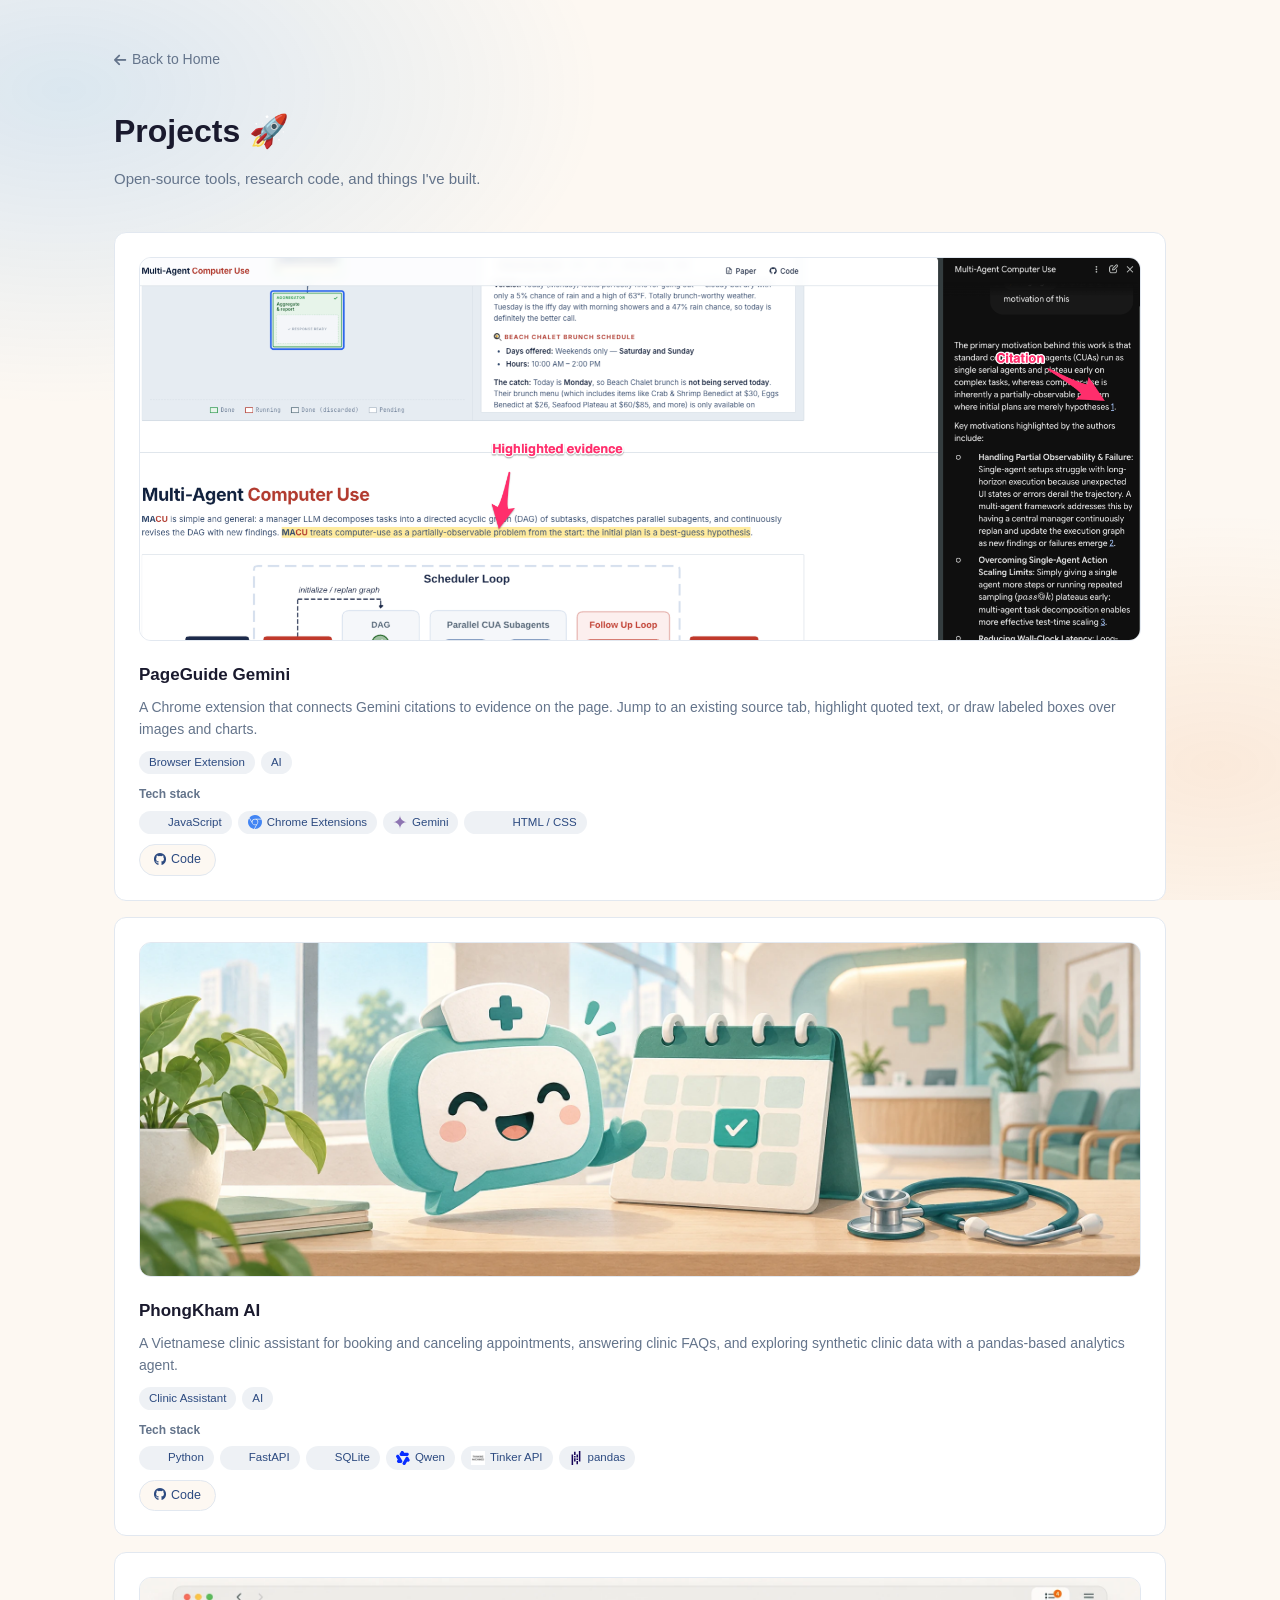
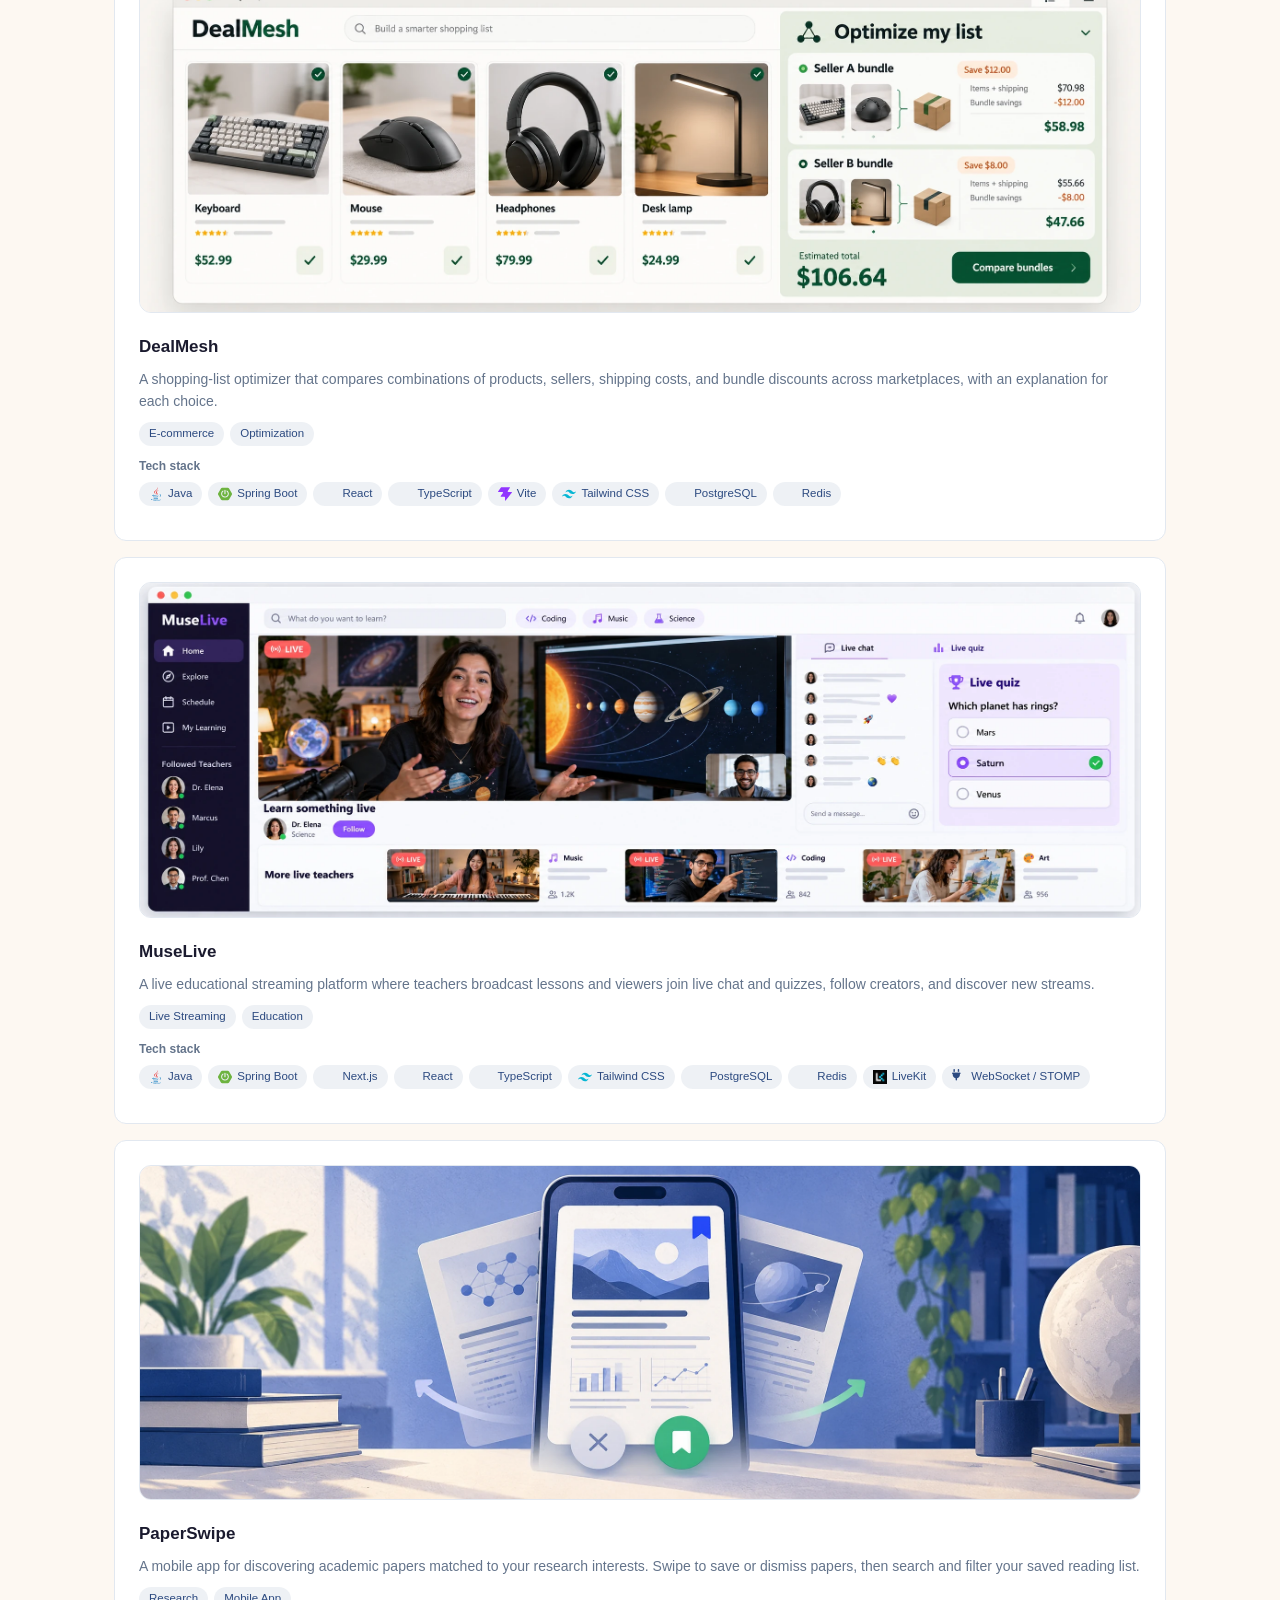
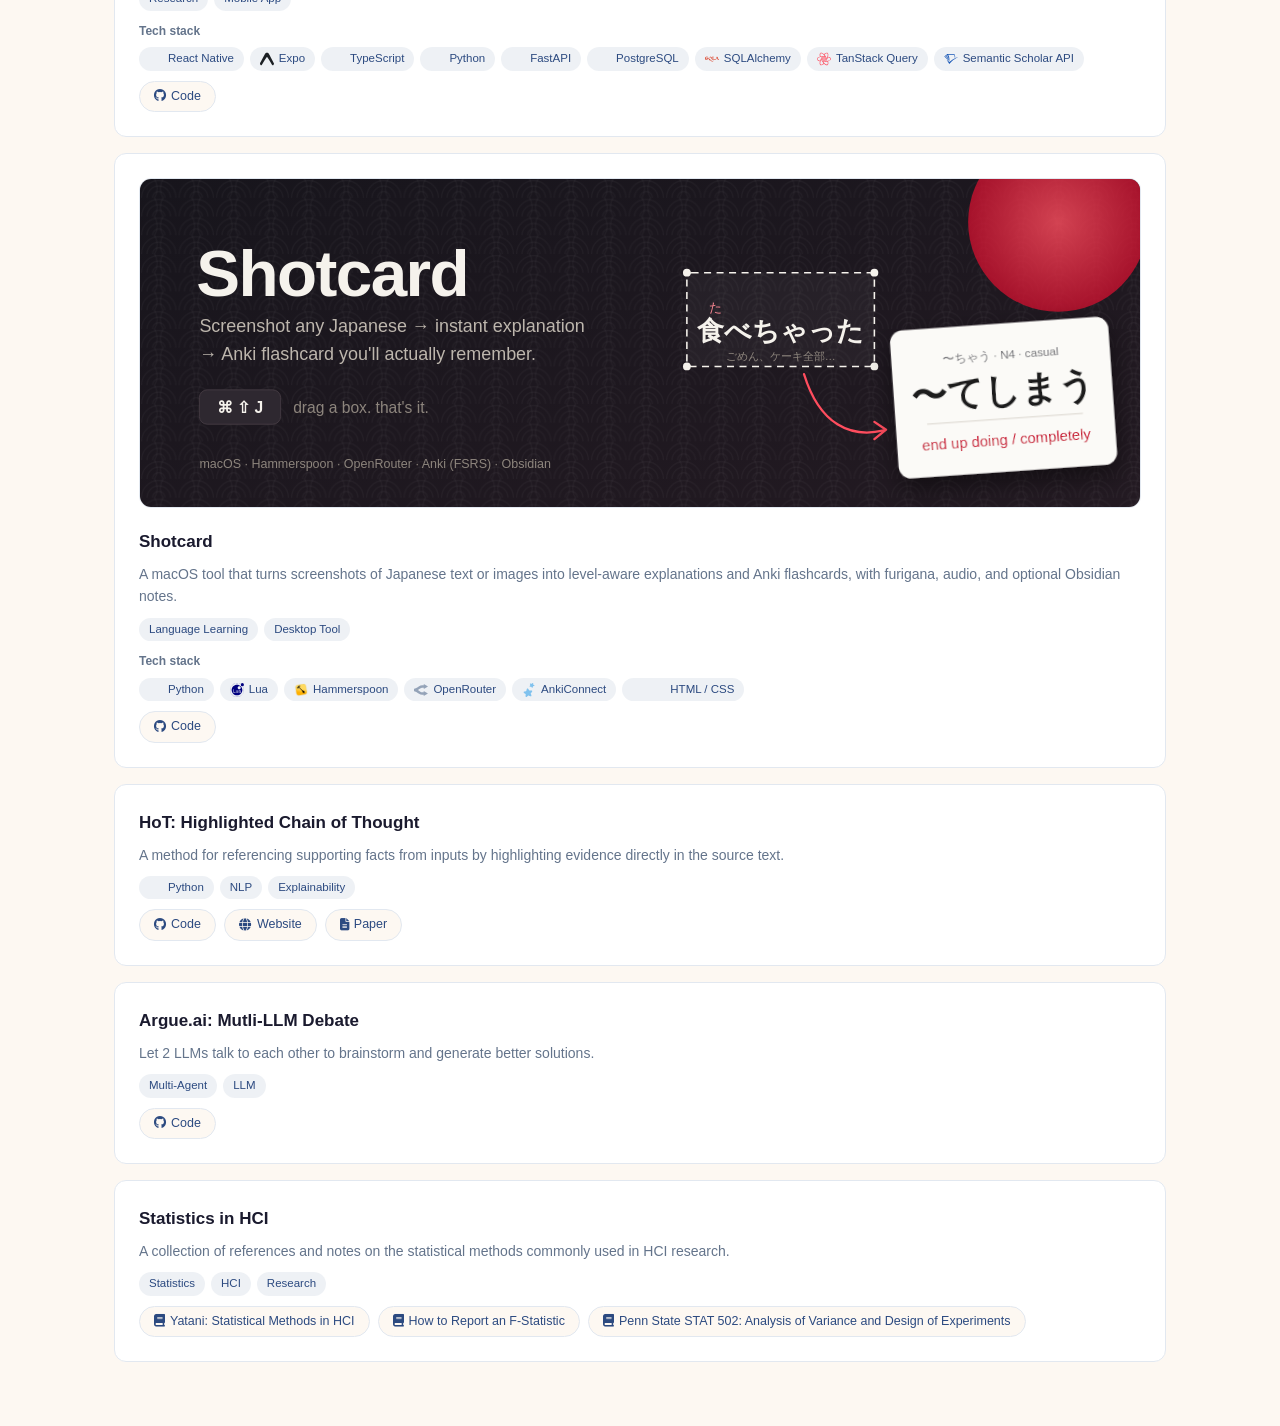
==== projects.html @ 0b3247f4 "Add project banners and stack logos; disable animated background" ====
<!DOCTYPE html>
<html lang="en">

<head>
    <meta charset="UTF-8">
    <meta name="viewport" content="width=device-width, initial-scale=1.0">
    <title>Projects — Tin Nguyen</title>
    <meta name="description" content="Open-source projects and tools by Tin Nguyen — AI, NLP, and XAI.">
    <link rel="stylesheet" href="stylesheet.css">
    <link rel="stylesheet" href="https://cdnjs.cloudflare.com/ajax/libs/font-awesome/6.5.1/css/all.min.css">
    <link rel="icon" type="image/png" href="assets/aboutme/seal_icon.png">
</head>

<body>
    <div class="page-wrapper">

        <!-- Nav back -->
        <nav class="blog-nav">
            <a href="index.html" class="back-link"><i class="fas fa-arrow-left"></i> Back to Home</a>
        </nav>

        <header class="blog-header">
            <h1 class="blog-page-title">Projects 🚀</h1>
            <p class="blog-page-subtitle">Open-source tools, research code, and things I've built.</p>
        </header>

        <!-- Projects grid — rendered from data/projects.json -->
        <div id="projects-grid" class="projects-grid"></div>

    </div>

    <script src="project-icons.js"></script>
    <script src="script.js"></script>
    <script>
        const linkIcons = {
            github: '<i class="fab fa-github"></i>',
            website: '<i class="fas fa-globe"></i>',
            paper: '<i class="fas fa-file-alt"></i>',
            demo: '<i class="fas fa-play-circle"></i>',
            video: '<i class="fab fa-youtube"></i>',
            slides: '<i class="fas fa-presentation"></i>'
        };

        const linkLabels = {
            github: 'Code',
            website: 'Website',
            paper: 'Paper',
            demo: 'Demo',
            video: 'Video',
            slides: 'Slides'
        };

        fetch('data/projects.json')
            .then(res => res.json())
            .then(projects => {
                const grid = document.getElementById('projects-grid');
                grid.innerHTML = projects.map(p => {
                    const tags = p.tags.map(t => `<span class="project-tag">${t}</span>`).join('');
                    const stack = (p.techStack || []).map(t => `<span class="project-tag">${t}</span>`).join('');
                    const links = Object.entries(p.links || {}).map(([type, url]) =>
                        `<a href="${url}" class="project-link" target="_blank" rel="noopener">
                            ${linkIcons[type] || '<i class="fas fa-link"></i>'}
                            ${linkLabels[type] || type}
                        </a>`
                    ).join('');
                    const materials = (p.materials || []).map(m =>
                        `<a href="${m.url}" class="project-link" target="_blank" rel="noopener">
                            <i class="fas fa-book"></i>
                            ${m.label}
                        </a>`
                    ).join('');
                    return `
                        <div class="project-card">
                            ${p.banner ? `<img class="project-banner" src="${p.banner}" alt="${p.bannerAlt || p.title}" loading="lazy">` : p.icon ? `<div class="project-icon" aria-hidden="true">${p.icon}</div>` : ''}
                            <div class="project-content">
                                <h2 class="project-title">${p.title}</h2>
                                <p class="project-desc">${p.description}</p>
                                <div class="project-tags">${tags}</div>
                                ${stack ? `<p class="project-stack-label">Tech stack</p><div class="project-tags">${stack}</div>` : ''}
                                <div class="project-links">${links}${materials}</div>
                            </div>
                        </div>`;
                }).join('');
                addProjectStackIcons(grid);
            })
            .catch(err => console.error('Failed to load projects:', err));
    </script>
</body>

</html>
---- stylesheet.css ----
/* =====================================================
   Academic CV — Modern Redesign
   Inspired by thaoshibe.github.io
   ===================================================== */

/* ---------- Google Font ---------- */
@import url('https://fonts.googleapis.com/css2?family=Inter:wght@300;400;500;600;700&display=swap');

/* ---------- CSS Custom Properties ---------- */
:root {
  --font-main: 'DM Sans', -apple-system, BlinkMacSystemFont, 'Segoe UI', Roboto, sans-serif;
  --color-bg: #fdf8f2;
  --color-surface: #ffffff;
  --color-text: #2d3748;
  --color-text-muted: #64748b;
  --color-heading: #1a1a2e;
  --color-accent: #2c4a80;
  --color-accent-hover: #1e3766;
  --color-highlight: #e8720e;
  --color-border: #e2e8f0;
  --color-card-shadow: rgba(44, 74, 128, 0.07);
  --color-tag-red-bg: #fef2f2;
  --color-tag-red-text: #b91c1c;
  --color-tag-yellow-bg: #fffbeb;
  --color-tag-yellow-text: #92400e;
  --color-cta-bg: linear-gradient(135deg, #fef2f2 0%, #fff7ed 100%);
  --color-cta-border: #fecaca;
  --max-width: 1100px;
  --radius-sm: 6px;
  --radius-md: 12px;
  --radius-lg: 20px;
  --radius-full: 9999px;
  --shadow-sm: 0 1px 3px rgba(0, 0, 0, 0.06);
  --shadow-md: 0 4px 16px rgba(0, 0, 0, 0.08);
  --shadow-lg: 0 8px 30px rgba(0, 0, 0, 0.1);
  --transition: 0.25s cubic-bezier(0.4, 0, 0.2, 1);
}

/* ---------- Reset & Base ---------- */
*,
*::before,
*::after {
  box-sizing: border-box;
  margin: 0;
  padding: 0;
}

html {
  scroll-behavior: smooth;
}

body {
  font-family: var(--font-main);
  font-size: 15px;
  line-height: 1.7;
  color: var(--color-text);
  background-color: var(--color-bg);
  -webkit-font-smoothing: antialiased;
  -moz-osx-font-smoothing: grayscale;
}

/* ---------- Layout ---------- */
.page-wrapper {
  max-width: var(--max-width);
  margin: 0 auto;
  padding: 48px 24px 64px;
}

/* ---------- Links ---------- */
a {
  color: var(--color-accent);
  text-decoration: none;
  transition: color var(--transition);
}

a:hover,
a:focus {
  color: var(--color-highlight);
}

/* ---------- Header / Profile ---------- */
.layout {
  display: flex;
  align-items: flex-start;
  gap: 40px;
}

.sidebar {
  flex-shrink: 0;
  position: sticky;
  top: 32px;
  align-self: flex-start;
  max-height: calc(100vh - 64px);
  overflow-y: auto;
  padding-right: 8px;
  scrollbar-width: thin;
  scrollbar-color: #c3c9d4 transparent;
}

.sidebar::-webkit-scrollbar {
  width: 8px;
}

.sidebar::-webkit-scrollbar-track {
  background: transparent;
}

.sidebar::-webkit-scrollbar-thumb {
  background: #c3c9d4;
  border-radius: var(--radius-full);
}

.sidebar::-webkit-scrollbar-thumb:hover {
  background: var(--color-text-muted);
}

.main-column {
  flex: 1;
  min-width: 0;
}

.profile-photo-wrapper {
  flex-shrink: 0;
  display: flex;
  flex-direction: column;
  align-items: stretch;
  gap: 12px;
  width: 250px;
}

.profile-tagline {
  margin-top: 2px;
  color: var(--color-accent);
  font-size: 13px;
  font-weight: 700;
  line-height: 1.35;
  text-align: center;
}

.profile-emails {
  display: flex;
  flex-direction: column;
  align-items: center;
  gap: 3px;
  margin-top: 6px;
  text-align: center;
}

.profile-emails a {
  font-size: 13px;
  color: var(--color-text);
  text-decoration: none;
  word-break: break-all;
}

.profile-emails i {
  margin-right: 5px;
  vertical-align: -1px;
}

.profile-emails a:hover {
  color: var(--color-accent);
}

.resume-quicklinks {
  display: flex;
  flex-direction: column;
  gap: 4px;
  margin-top: 10px;
  padding-top: 10px;
  border-top: 1px solid var(--color-border);
}

.resume-quick-btn {
  position: relative;
  display: flex;
  align-items: center;
  gap: 10px;
  width: 100%;
  padding: 9px 12px;
  border-radius: 10px;
  border: none;
  background: transparent;
  color: #3a4a5c;
  font-family: var(--font-main);
  font-size: 14px;
  font-weight: 600;
  text-align: left;
  text-decoration: none;
  cursor: pointer;
  box-sizing: border-box;
  min-height: 36px;
  line-height: 1.4;
  overflow: hidden;
  transition: background var(--transition), color var(--transition), transform var(--transition);
}

/* arrow that slides in on hover */
.resume-quick-btn::after {
  content: '→';
  margin-left: auto;
  opacity: 0;
  transform: translateX(-6px);
  color: var(--color-highlight);
  transition: opacity var(--transition), transform var(--transition);
}

.resume-quick-btn:hover,
.resume-quick-btn:focus-visible {
  background: #e6f1fb;
  color: #0b4f9c;
  transform: translateX(4px);
}

.resume-quick-btn:hover::after,
.resume-quick-btn:focus-visible::after {
  opacity: 1;
  transform: none;
}

.resume-quick-btn.is-active {
  background: linear-gradient(90deg, #d6e8fa 0%, #e6f1fb 100%);
  color: #12306b;
  box-shadow: inset 3px 0 0 var(--color-highlight);
}

.resume-quick-icon {
  display: none;
}

.profile-skills-label {
  font-size: 11px;
  font-weight: 700;
  text-transform: uppercase;
  letter-spacing: 0.4px;
  color: var(--color-text-muted);
  margin-bottom: 8px;
}

.profile-skills-tags {
  display: flex;
  flex-wrap: wrap;
  gap: 8px;
}

.skill-tag {
  display: inline-flex;
  align-items: center;
  gap: 6px;
  padding: 6px 14px;
  border-radius: var(--radius-full);
  font-size: 13px;
  font-weight: 500;
  background: var(--color-bg);
  border: 1px solid var(--color-border);
  color: var(--color-text-muted);
}

a.skill-tag-link {
  text-decoration: none;
  cursor: pointer;
  transition: border-color 0.15s ease, color 0.15s ease;
}

a.skill-tag-link:hover,
.page-view[data-page="skills"] a.skill-tag-link:hover {
  border-color: var(--color-accent);
  color: var(--color-accent);
}

.skill-tag-link.has-tooltip {
  position: relative;
}

.skill-tooltip-anchor--kitten:hover,
.skill-tooltip-anchor--kitten:focus-visible {
  z-index: 30;
}

.skill-tooltip-anchor--kitten .skill-tooltip {
  position: absolute;
  top: -1px;
  left: calc(100% - 1px);
  height: calc(100% + 2px);
  box-sizing: border-box;
  margin: 0;
  padding: 7px 13px;
  border: 1px solid var(--color-accent);
  border-left: 0;
  border-radius: 0 var(--radius-sm) var(--radius-sm) 0;
  background: var(--resume-soft);
  white-space: nowrap;
  pointer-events: auto;
}

.skill-tooltip {
  display: none;
  margin-left: 2px;
  color: inherit;
  font-size: 12px;
  font-weight: 600;
  line-height: 1.25;
  text-align: left;
  white-space: nowrap;
  pointer-events: none;
}

.skill-tooltip--wide {
  min-width: 210px;
  text-align: center;
  white-space: normal;
}

.skill-tooltip code {
  color: inherit;
  font-family: ui-monospace, SFMono-Regular, Menlo, Monaco, Consolas, monospace;
  font-size: 11.5px;
}

.skill-tag-link.has-tooltip:hover .skill-tooltip,
.skill-tag-link.has-tooltip:focus-visible .skill-tooltip {
  display: inline-block;
}

.skill-icon {
  width: 14px;
  height: 14px;
  flex-shrink: 0;
  object-fit: contain;
}

.skill-icon + .skill-icon {
  margin-left: -2px;
}

.skill-icon-fa {
  width: 14px;
  font-size: 13px;
  text-align: center;
  color: var(--color-accent);
}

.skill-group {
  margin-bottom: 24px;
}

.skill-group:last-child {
  margin-bottom: 0;
}

.skill-group-label {
  font-size: 12px;
  font-weight: 700;
  text-transform: uppercase;
  letter-spacing: 0.5px;
  color: var(--color-accent);
  margin-bottom: 10px;
}

.profile-photo-wrapper .social-links {
  flex-direction: row;
  flex-wrap: wrap;
  justify-content: center;
  margin-top: 0;
  margin-bottom: 0;
  gap: 4px;
}

.profile-photo-wrapper .social-link {
  padding: 0;
  background: none;
  border: none;
  box-shadow: none;
}

.profile-photo-wrapper .social-link--cv {
  padding: 6px 10px;
  border: 1.5px solid var(--color-text);
  border-radius: var(--radius-full);
  background: transparent;
  color: var(--color-text);
  font-size: 12px;
  font-weight: 600;
}

.profile-photo-wrapper .social-link--cv:hover {
  background: var(--color-text);
  color: var(--color-bg);
  border-color: var(--color-text);
  box-shadow: none;
  transform: none;
}

.education-statement-links {
  display: flex;
  flex-wrap: wrap;
  gap: 10px;
  margin-bottom: 20px;
}

.research-statement-link {
  display: inline-block;
  padding: 6px 14px;
  border: 1.5px solid var(--color-text);
  border-radius: var(--radius-full);
  background: transparent;
  color: var(--color-text);
  font-size: 13px;
  font-weight: 600;
  text-decoration: none;
  transition: all var(--transition);
}

.research-statement-link:hover {
  background: var(--color-text);
  color: var(--color-bg);
  border-color: var(--color-text);
}

.profile-photo-wrapper .social-link--icon {
  width: 34px;
  height: 34px;
  border-radius: 50%;
  background: #293B61;
  color: #fff;
  font-size: 15px;
  justify-content: center;
  border: 1px solid #293B61;
}

.profile-photo-wrapper .social-link--icon:hover {
  background: #203050;
  color: #fff;
  border-color: #203050;
  box-shadow: none;
  transform: translateY(-1px);
}

.profile-photo-wrapper > a {
  display: block;
  width: 220px;
  height: 220px;
  margin: 0 auto;
  border-radius: 50%;
  overflow: hidden;
  border: 4px solid var(--color-surface);
  box-shadow: 10px 10px 0 rgba(232, 114, 14, 0.28), -8px -6px 0 rgba(44, 74, 128, 0.14), var(--shadow-md);
  transition: transform var(--transition), box-shadow var(--transition);
}

.profile-photo-wrapper a:hover {
  transform: rotate(-2deg) scale(1.03);
  box-shadow: 13px 13px 0 rgba(232, 114, 14, 0.4), -10px -8px 0 rgba(44, 74, 128, 0.2), var(--shadow-lg);
}

.profile-photo {
  width: 100%;
  height: 100%;
  object-fit: cover;
  object-position: center top;
  transform: scale(1.05);
  transform-origin: center top;
  transition: transform var(--transition);
}

.profile-info {
  flex: 1;
}

.profile-name {
  font-size: 2rem;
  font-weight: 700;
  color: var(--color-heading);
  letter-spacing: -0.5px;
  margin-bottom: 14px;
  padding-bottom: 10px;
  border-bottom: 1px solid var(--color-border);
}

.profile-bio {
  font-size: 15px;
  line-height: 1.75;
  color: var(--color-text);
  margin-bottom: 12px;
}

.profile-bio .emoji-icon {
  margin-right: 6px;
}

/* ---------- Status Badge ---------- */
.status-badge {
  display: inline-flex;
  align-items: center;
  gap: 8px;
  margin: 10px 0 14px;
  padding: 6px 14px;
  border-radius: var(--radius-full);
  background: #f0fdf4;
  border: 1px solid #86efac;
  color: #166534;
  font-size: 13px;
  font-weight: 500;
}

.status-badge a {
  color: #166534;
  font-weight: 600;
  text-decoration: underline;
  text-underline-offset: 2px;
}

.status-dot {
  width: 8px;
  height: 8px;
  border-radius: 50%;
  background: #22c55e;
  flex-shrink: 0;
  animation: pulse-dot 2s ease-in-out infinite;
}

@keyframes pulse-dot {
  0%, 100% { opacity: 1; transform: scale(1); }
  50% { opacity: 0.5; transform: scale(0.85); }
}

.research-tag {
  display: inline-block;
  padding: 2px 10px;
  border-radius: var(--radius-full);
  font-size: 13px;
  font-weight: 500;
  letter-spacing: 0.01em;
}

.tag-red {
  background: var(--color-tag-red-bg);
  color: var(--color-tag-red-text);
}

.tag-yellow {
  background: var(--color-tag-yellow-bg);
  color: var(--color-tag-yellow-text);
}

/* ---------- Social Links ---------- */
.social-links {
  display: flex;
  flex-wrap: wrap;
  gap: 10px;
  margin-top: 16px;
  margin-bottom: 12px;
}

.social-link {
  display: inline-flex;
  align-items: center;
  gap: 5px;
  padding: 6px 14px;
  border-radius: var(--radius-full);
  background: var(--color-bg);
  border: 1px solid var(--color-border);
  color: var(--color-text);
  font-size: 13px;
  font-weight: 500;
  transition: all var(--transition);
}

.social-link:hover {
  background: var(--color-accent);
  color: #fff;
  border-color: var(--color-accent);
  transform: translateY(-1px);
  box-shadow: 0 4px 12px rgba(44, 74, 128, 0.25);
}

.social-link i {
  font-size: 14px;
}

/* ---------- Elsewhere Online ---------- */
.elsewhere-online {
  display: flex;
  align-items: center;
  justify-content: flex-end;
  gap: 10px;
  width: max-content;
  margin: 30px 0 0 auto;
}

.elsewhere-online-label {
  color: var(--color-text-muted);
  font-family: 'Inter', -apple-system, BlinkMacSystemFont, 'Segoe UI', sans-serif;
  font-size: 11px;
  font-weight: 700;
  letter-spacing: 0;
}

.elsewhere-online-links {
  display: flex;
  gap: 6px;
}

.elsewhere-online-link {
  display: inline-flex;
  align-items: center;
  justify-content: center;
  width: 29px;
  height: 29px;
  border-radius: 50%;
  background: #111;
  color: #fff;
  font-size: 12.5px;
  transition: all var(--transition);
}

.elsewhere-online-link:hover,
.elsewhere-online-link:focus {
  background: #2f7d6d;
  color: #fff;
  transform: translateY(-1px);
}

.elsewhere-online-link i {
  font-size: 12.5px;
}

/* ---------- CTA Banner ---------- */
.cta-banner {
  background: #e6f1fb;
  border: none;
  border-radius: var(--radius-md);
  padding: 18px 22px;
  font-size: 14.5px;
  line-height: 1.65;
  color: #1e3a5f;
  text-align: center;
  margin-top: 8px;
  margin-bottom: 0;
}

.cta-banner b {
  color: #0b4f9c;
}

.profile-news {
  margin: 12px 0 0;
  color: var(--color-text-muted);
  font-size: 14px;
  line-height: 1.5;
  text-align: center;
}

.profile-news b {
  color: var(--color-heading);
}

/* ---------- Section ---------- */
.section {
  margin-top: 48px;
}

.section-title {
  font-size: 1.35rem;
  font-weight: 700;
  color: var(--color-heading);
  margin-bottom: 24px;
  padding-bottom: 10px;
  border-bottom: 2px solid var(--color-accent);
  display: inline-block;
}

/* ---------- Page Views (Home / Education / Experience / Honors / Skills) ---------- */
.page-view {
  display: none;
}

.page-view.is-active {
  display: block;
  animation: pageViewIn 0.25s ease;
}

@keyframes pageViewIn {
  from {
    opacity: 0;
    transform: translateY(6px);
  }
  to {
    opacity: 1;
    transform: translateY(0);
  }
}

/* ---------- Resume Panels ---------- */
.page-view[data-page="education"],
.page-view[data-page="experience"],
.page-view[data-page="honors"],
.page-view[data-page="skills"],
.page-view[data-page="projects"] {
  --resume-ink: #24313a;
  --resume-muted: #6d7b83;
  --resume-soft: #eef4f1;
  --resume-accent: #2f7d6d;
  --resume-accent-deep: #19564d;
  --resume-warm: #b85c2d;
  color: var(--resume-ink);
  font-family: 'Inter', -apple-system, BlinkMacSystemFont, 'Segoe UI', sans-serif;
  font-size: 15.5px;
  line-height: 1.62;
}

.page-view[data-page="education"] .section-title,
.page-view[data-page="experience"] .section-title,
.page-view[data-page="honors"] .section-title,
.page-view[data-page="skills"] .section-title,
.page-view[data-page="projects"] .section-title {
  position: relative;
  margin-bottom: 28px;
  padding-bottom: 8px;
  border-bottom: 0;
  color: var(--resume-accent-deep);
  font-size: 1.55rem;
  font-weight: 700;
  line-height: 1.1;
  letter-spacing: 0;
}

.page-view[data-page="education"] .section-title::after,
.page-view[data-page="experience"] .section-title::after,
.page-view[data-page="honors"] .section-title::after,
.page-view[data-page="skills"] .section-title::after,
.page-view[data-page="projects"] .section-title::after {
  content: "";
  position: absolute;
  left: 0;
  bottom: 0;
  width: 44px;
  height: 3px;
  border-radius: var(--radius-full);
  background: var(--resume-warm);
}

/* ---------- Timeline (Education) ---------- */
.timeline {
  max-width: 760px;
}

.timeline-item {
  display: grid;
  grid-template-columns: 14px 1fr;
  gap: 18px;
}

.timeline-rail {
  display: flex;
  flex-direction: column;
  align-items: center;
  padding-top: 8px;
}

.timeline-dot {
  width: 12px;
  height: 12px;
  border-radius: 50%;
  background: var(--resume-accent);
  border: 3px solid var(--resume-soft);
  box-shadow: 0 0 0 1px rgba(47, 125, 109, 0.22);
  flex-shrink: 0;
}

.timeline-line {
  width: 2px;
  flex: 1;
  min-height: 28px;
  background: #d9e5df;
  margin-top: 6px;
}

.timeline-info {
  padding-bottom: 24px;
}

.timeline-org {
  font-size: 17px;
  font-weight: 700;
  color: var(--resume-ink);
  line-height: 1.28;
}

.timeline-role {
  font-size: 14.5px;
  font-style: normal;
  font-weight: 600;
  color: var(--resume-accent-deep);
  margin-top: 4px;
  line-height: 1.38;
}

.timeline-meta {
  font-size: 13px;
  font-style: normal;
  font-weight: 600;
  color: var(--resume-warm);
  margin-top: 4px;
}

.timeline-sub {
  font-size: 13.5px;
  color: var(--resume-muted);
  line-height: 1.55;
  margin-top: 4px;
}

.timeline-advisor {
  font-size: 13px;
  color: #7c6154;
}

.timeline-advisor a {
  color: inherit;
  border-bottom: 1px solid rgba(124, 97, 84, 0.35);
}

.timeline-advisor a:hover,
.timeline-advisor a:focus {
  color: var(--resume-warm);
  border-bottom-color: currentColor;
}

/* ---------- Entry list (Experience / Honors & Awards) ---------- */
.entry-list {
  display: flex;
  flex-direction: column;
  gap: 14px;
  max-width: 760px;
}

.entry-card {
  border: 1px solid #dce8e3;
  border-left: 4px solid var(--resume-accent);
  border-radius: var(--radius-sm);
  padding: 16px 18px;
  background: rgba(255, 255, 255, 0.52);
  box-shadow: 0 8px 24px rgba(36, 49, 58, 0.04);
}

/* Salient variant for a standout entry (e.g. the Korean patent) */
.entry-card--highlight {
  border-color: #f0cdb6;
  border-left: 6px solid var(--resume-warm);
  background: linear-gradient(135deg, #fff4ea 0%, #fffaf5 100%);
  box-shadow: 0 10px 28px rgba(184, 92, 45, 0.16);
}

.entry-badge {
  display: inline-block;
  margin-left: 8px;
  padding: 2px 10px;
  border-radius: 999px;
  background: var(--resume-warm);
  color: #fff;
  font-size: 11px;
  font-weight: 700;
  letter-spacing: 0.04em;
  text-transform: uppercase;
  vertical-align: 2px;
}

.entry-org {
  font-size: 17px;
  font-weight: 700;
  color: var(--resume-ink);
  line-height: 1.28;
}

.entry-role {
  font-size: 14.5px;
  font-style: normal;
  font-weight: 600;
  color: var(--resume-accent-deep);
  margin-top: 4px;
  line-height: 1.38;
}

.entry-meta {
  font-size: 13px;
  font-style: normal;
  font-weight: 600;
  color: var(--resume-warm);
  margin-top: 4px;
}

.entry-sub {
  font-size: 13.5px;
  color: var(--resume-muted);
  line-height: 1.55;
  margin-top: 5px;
}

.award-photo-link {
  display: block;
  margin-top: 12px;
  max-width: 520px;
}

.award-photo {
  display: block;
  width: 100%;
  height: auto;
  border-radius: var(--radius-sm);
  border: 1px solid #e5c7b2;
}

.entry-bullets {
  margin: 6px 0 0;
  padding-left: 18px;
  font-size: 13.5px;
  color: var(--resume-muted);
  line-height: 1.55;
}

.entry-bullets li + li {
  margin-top: 3px;
}

.page-view[data-page="skills"] .skill-group {
  margin-bottom: 26px;
  max-width: 760px;
}

.page-view[data-page="skills"] .skill-group-label {
  margin-bottom: 12px;
  color: var(--resume-accent-deep);
  font-size: 13px;
  font-weight: 700;
  text-transform: none;
  letter-spacing: 0;
}

.page-view[data-page="skills"] .profile-skills-tags {
  gap: 10px;
}

.page-view[data-page="skills"] .skill-tag {
  padding: 7px 13px;
  border-color: #d4e3dc;
  border-radius: var(--radius-sm);
  background: var(--resume-soft);
  color: var(--resume-ink);
  font-size: 13.5px;
  font-weight: 600;
  line-height: 1.2;
}

/* ---------- Publication Filter ---------- */
.section-title .pub-filter {
  font-size: 0.85rem;
  font-weight: 400;
  margin-left: 10px;
  color: var(--color-text-muted);
  white-space: nowrap;
}

.pub-filter-link {
  color: var(--color-text-muted);
  text-decoration: none;
  transition: color var(--transition);
}

.pub-filter-link.active {
  color: var(--color-accent);
  font-weight: 600;
}

.pub-filter-link:hover {
  color: var(--color-accent);
}

.pub-filter-sep {
  margin: 0 6px;
}

/* ---------- About Me ---------- */
.about-section {
  margin-top: 36px;
}

.about-meta {
  font-size: 14.5px;
  line-height: 1.7;
  color: var(--color-text-muted);
  margin-bottom: 20px;
}

.about-meta b {
  color: var(--color-text);
}

.about-secondary {
  color: var(--color-accent);
  font-style: italic;
}

.research-statement {
  background: var(--color-surface);
  border: 1px solid var(--color-border);
  border-radius: var(--radius-md);
  overflow: hidden;
}

.research-quote {
  padding: 20px 24px;
  font-size: 16px;
  line-height: 1.65;
  color: var(--color-accent);
  font-weight: 500;
  cursor: pointer;
  transition: background var(--transition);
  user-select: none;
}

.research-quote:hover {
  background: rgba(44, 74, 128, 0.03);
}

.quote-highlight {
  color: var(--color-highlight);
  font-weight: 700;
  font-style: italic;
}

.toggle-hint {
  font-size: 12.5px;
  color: var(--color-text-muted);
  font-weight: 400;
  margin-left: 4px;
}

.research-details {
  max-height: 0;
  overflow: hidden;
  transition: max-height 0.4s ease, padding 0.3s ease;
  padding: 0 24px;
  border-top: 0px solid var(--color-border);
}

.research-details.expanded {
  max-height: 800px;
  overflow-y: auto;
  padding: 16px 24px 24px;
  border-top: 1px solid var(--color-border);
}

.research-details p {
  font-size: 14.5px;
  line-height: 1.7;
  color: var(--color-text);
  margin-bottom: 12px;
}

.research-details p:last-child {
  margin-bottom: 0;
}

.research-list {
  list-style: none;
  padding: 0;
  margin: 8px 0 16px;
}

.research-list li {
  position: relative;
  padding: 6px 0 6px 20px;
  font-size: 14.5px;
  line-height: 1.65;
  color: var(--color-text);
}

.research-list li::before {
  content: '.';
  position: absolute;
  left: 4px;
  top: 4px;
  font-size: 20px;
  font-weight: 900;
  color: var(--color-accent);
}

.research-list li b {
  color: var(--color-heading);
}

.research-list li a {
  font-weight: 600;
}


.publication-list {
  display: flex;
  flex-direction: column;
  gap: 24px;
}

.pub-card {
  display: flex;
  flex-direction: column;
  border-radius: var(--radius-md);
  background: var(--color-surface);
  border: 1px solid var(--color-border);
  overflow: hidden;
  transition: transform var(--transition), box-shadow var(--transition), border-color var(--transition);
  opacity: 0;
  transform: translateY(16px);
  animation: fadeSlideIn 0.5s ease forwards;
}

.pub-card:nth-child(1) {
  animation-delay: 0.1s;
}

.pub-card:nth-child(2) {
  animation-delay: 0.2s;
}

.pub-card:nth-child(3) {
  animation-delay: 0.3s;
}

.pub-card:hover {
  transform: translateY(-3px);
  box-shadow: var(--shadow-md);
  border-color: var(--color-accent);
}

.pub-media {
  position: relative;
  width: 100%;
  line-height: 0;
  background: var(--color-bg);
}

.pub-media img,
.pub-media video {
  width: 75%;
  height: auto;
  display: block;
  margin: 0 auto;
}

.pub-media-slider .pub-media-slide {
  display: none;
}

.pub-media-slider .pub-media-slide.is-active {
  display: block;
}

.pub-media-nav {
  position: absolute;
  top: 50%;
  transform: translateY(-50%);
  z-index: 2;
  width: 28px;
  height: 28px;
  border-radius: 50%;
  border: none;
  background: rgba(0, 0, 0, 0.45);
  color: #fff;
  font-size: 16px;
  line-height: 1;
  display: flex;
  align-items: center;
  justify-content: center;
  cursor: pointer;
  transition: background var(--transition);
}

.pub-media-nav:hover {
  background: rgba(0, 0, 0, 0.7);
}

.pub-media-nav--prev {
  left: calc(12.5% + 10px);
}

.pub-media-nav--next {
  right: calc(12.5% + 10px);
}

.pub-media-dots {
  position: absolute;
  right: calc(12.5% + 12px);
  bottom: 12px;
  z-index: 2;
  display: flex;
  gap: 5px;
}

.pub-media-dot {
  width: 6px;
  height: 6px;
  padding: 0;
  border: none;
  border-radius: var(--radius-full);
  background: rgba(255, 255, 255, 0.55);
  cursor: pointer;
  transition: all var(--transition);
}

.pub-media-dot.is-active {
  width: 14px;
  background: #fff;
}

.pub-content {
  flex: 1;
  min-width: 0;
  padding: 16px 20px 20px;
}

.pub-title {
  font-size: 15px;
  font-weight: 700;
  color: var(--color-heading);
  line-height: 1.45;
  margin-bottom: 6px;
  transition: color var(--transition);
}

.pub-title a {
  color: inherit;
}

.pub-title a:hover {
  color: var(--color-accent);
}

.pub-authors {
  font-size: 13.5px;
  color: var(--color-text-muted);
  line-height: 1.5;
  margin-bottom: 4px;
}

.pub-authors strong {
  color: var(--color-text);
  font-weight: 600;
}

.pub-authors--collapsed {
  display: -webkit-box;
  -webkit-line-clamp: 2;
  -webkit-box-orient: vertical;
  overflow: hidden;
}

.authors-toggle {
  display: inline-block;
  cursor: pointer;
  color: var(--color-accent);
  font-size: 12px;
  margin-top: 2px;
}

.authors-toggle:hover { text-decoration: underline; }

.pub-venue {
  font-size: 14.5px;
  color: var(--color-accent);
  font-style: normal;
  font-weight: 700;
  line-height: 1.35;
  margin-bottom: 6px;
}

.pub-venue-note {
  font-size: 13.5px;
  color: var(--color-text-muted);
  font-style: normal;
  line-height: 1.45;
  margin-bottom: 8px;
}

.pub-tags {
  display: flex;
  flex-wrap: wrap;
  gap: 5px;
  margin-bottom: 8px;
}

.pub-tag {
  display: inline-block;
  flex-shrink: 0;
  white-space: nowrap;
  padding: 3px 9px;
  border-radius: var(--radius-sm);
  font-size: 10px;
  font-weight: 700;
  letter-spacing: 0.4px;
  text-transform: uppercase;
  color: var(--color-text-muted);
  background: transparent;
  border: 1px solid var(--color-border);
}

.pub-tag--hci {
  color: #4338ca;
  background: #eef0fd;
  border-color: #c7d2fe;
}

.pub-tag--prompt {
  color: #7e22ce;
  background: #f6eefd;
  border-color: #e9d5ff;
}

.pub-tag--interpretable {
  color: #15803d;
  background: #eafbf0;
  border-color: #bbf7d0;
}

.pub-tag--vla {
  color: #c2410c;
  background: #fef2e8;
  border-color: #fed7aa;
}

.pub-tag--agent {
  color: #be185d;
  background: #fdeef5;
  border-color: #fbcfe8;
}

.pub-links {
  display: flex;
  flex-wrap: wrap;
  gap: 8px;
  margin-top: 8px;
}

.pub-link {
  display: inline-block;
  padding: 3px 12px;
  border-radius: var(--radius-full);
  font-size: 12.5px;
  font-weight: 500;
  background: var(--color-bg);
  border: 1px solid var(--color-border);
  color: var(--color-accent);
  transition: all var(--transition);
}

.pub-link:hover {
  background: var(--color-accent);
  color: #fff;
  border-color: var(--color-accent);
}

.pub-desc {
  font-size: 14px;
  color: var(--color-text);
  line-height: 1.65;
  margin-bottom: 6px;
}

/* ---------- Interests ---------- */
.interests-intro {
  font-size: 14.5px;
  color: var(--color-text-muted);
  margin-bottom: 16px;
}

.interests-grid {
  display: grid;
  grid-template-columns: repeat(3, 1fr);
  gap: 12px;
}

.interest-item {
  display: flex;
  align-items: center;
  gap: 10px;
  padding: 14px 18px;
  background: var(--color-surface);
  border: 1px solid var(--color-border);
  border-radius: var(--radius-md);
  font-size: 14px;
  font-weight: 500;
  color: var(--color-text);
  transition: transform var(--transition), box-shadow var(--transition), border-color var(--transition);
}

.interest-item:hover {
  transform: translateY(-2px);
  box-shadow: var(--shadow-sm);
  border-color: var(--color-accent);
}

.interest-emoji {
  font-size: 22px;
  line-height: 1;
}

/* ---------- Reviewer / Service ---------- */
#teaching,
#mentoring,
#service,
#collaborations {
  margin-top: 34px;
}

#teaching .section-title,
#mentoring .section-title,
#service .section-title,
#collaborations .section-title {
  margin-bottom: 14px;
}

.reviewer-list {
  list-style: none;
  padding: 0;
}

.reviewer-list li {
  position: relative;
  padding: 4px 0 4px 20px;
  font-size: 14.5px;
  color: var(--color-text);
}

.reviewer-list li::before {
  content: '▸';
  position: absolute;
  left: 0;
  color: var(--color-accent);
  font-weight: 700;
}

/* ---------- Collaborations ---------- */
.collab-grid {
  display: flex;
  flex-wrap: wrap;
  gap: 16px;
}

.collab-item {
  display: flex;
  flex-direction: column;
  align-items: center;
  gap: 10px;
  padding: 18px 24px;
  min-width: 150px;
  background: var(--color-surface);
  border: 1px solid var(--color-border);
  border-radius: var(--radius-md);
  transition: transform var(--transition), box-shadow var(--transition), border-color var(--transition);
}

.collab-item:hover {
  transform: translateY(-2px);
  box-shadow: var(--shadow-md);
  border-color: var(--color-accent);
}

.collab-item img {
  height: 36px;
  max-width: 120px;
  width: auto;
  object-fit: contain;
}

.collab-item span {
  font-size: 12.5px;
  color: var(--color-text-muted);
  text-align: center;
}

/* ---------- Blog / Small Wins ---------- */
.blog-nav {
  display: flex;
  gap: 16px;
  margin-bottom: 32px;
}

.back-link {
  display: inline-flex;
  align-items: center;
  gap: 6px;
  font-size: 14px;
  font-weight: 500;
  color: var(--color-text-muted);
  transition: color var(--transition);
}

.back-link:hover {
  color: var(--color-accent);
}

.blog-header {
  margin-bottom: 40px;
}

.blog-page-title {
  font-size: 2rem;
  font-weight: 700;
  color: var(--color-heading);
  margin-bottom: 8px;
}

.blog-page-subtitle {
  font-size: 15px;
  color: var(--color-text-muted);
}

.blog-list,
.blog-list-preview {
  display: flex;
  flex-direction: column;
  gap: 16px;
}

.blog-card {
  display: flex;
  gap: 20px;
  padding: 20px;
  border-radius: var(--radius-md);
  background: var(--color-surface);
  border: 1px solid var(--color-border);
  text-decoration: none;
  color: inherit;
  transition: transform var(--transition), box-shadow var(--transition), border-color var(--transition);
}

.blog-card:hover {
  transform: translateY(-2px);
  box-shadow: var(--shadow-md);
  border-color: var(--color-accent);
  color: inherit;
}

.blog-card-date {
  flex-shrink: 0;
  display: flex;
  flex-direction: column;
  align-items: center;
  justify-content: center;
  width: 56px;
  padding: 8px;
  border-radius: var(--radius-sm);
  background: var(--color-bg);
  border: 1px solid var(--color-border);
}

.blog-month {
  font-size: 11px;
  font-weight: 600;
  text-transform: uppercase;
  letter-spacing: 0.05em;
  color: var(--color-accent);
}

.blog-day {
  font-size: 22px;
  font-weight: 700;
  color: var(--color-heading);
  line-height: 1.1;
}

.blog-year {
  font-size: 11px;
  color: var(--color-text-muted);
}

.blog-card-body {
  flex: 1;
  min-width: 0;
}

.blog-card-title {
  font-size: 16px;
  font-weight: 600;
  color: var(--color-heading);
  margin-bottom: 6px;
  line-height: 1.4;
}

.blog-card-excerpt {
  font-size: 13.5px;
  color: var(--color-text-muted);
  line-height: 1.6;
  margin-bottom: 10px;
}

.blog-card-tags {
  display: flex;
  flex-wrap: wrap;
  gap: 6px;
}

.blog-tag {
  display: inline-block;
  padding: 2px 10px;
  border-radius: var(--radius-full);
  font-size: 11.5px;
  font-weight: 500;
  background: rgba(44, 74, 128, 0.08);
  color: var(--color-accent);
}

.blog-see-all {
  margin-top: 16px;
  text-align: right;
}

.see-all-link {
  font-size: 14px;
  font-weight: 600;
  color: var(--color-accent);
  display: inline-flex;
  align-items: center;
  gap: 6px;
  transition: gap var(--transition);
}

.see-all-link:hover {
  gap: 10px;
  color: var(--color-highlight);
}

/* Blog Post Article */
.blog-post {
  max-width: 680px;
  margin: 0 auto;
}

.post-header {
  margin-bottom: 32px;
}

.post-meta {
  display: flex;
  align-items: center;
  gap: 16px;
  font-size: 13px;
  color: var(--color-text-muted);
  margin-bottom: 12px;
}

.post-reading-time {
  padding-left: 16px;
  border-left: 1px solid var(--color-border);
}

.post-title {
  font-size: 1.8rem;
  font-weight: 700;
  color: var(--color-heading);
  line-height: 1.35;
  margin-bottom: 12px;
}

.post-body {
  font-size: 15.5px;
  line-height: 1.8;
  color: var(--color-text);
}

.post-body h2 {
  font-size: 1.2rem;
  font-weight: 700;
  color: var(--color-heading);
  margin-top: 28px;
  margin-bottom: 12px;
}

.post-body p {
  margin-bottom: 16px;
}

.post-body strong {
  color: var(--color-heading);
}

/* ---------- Research Figure Expand ---------- */
.research-fig-toggle {
  display: inline-block;
  margin-left: 4px;
  font-size: 12px;
  color: var(--color-accent);
  cursor: pointer;
  user-select: none;
  transition: color var(--transition);
}

.research-fig-toggle:hover {
  color: var(--color-accent-hover);
}

.research-fig-wrap {
  max-height: 0;
  overflow: hidden;
  transition: max-height 0.4s ease, margin 0.4s ease;
  margin-top: 0;
}

.research-fig-wrap.open {
  max-height: 500px;
  margin-top: 12px;
}

.research-fig {
  width: 100%;
  max-width: 520px;
  border-radius: var(--radius-md);
  border: 1px solid var(--color-border);
  box-shadow: var(--shadow-sm);
}

/* ---------- Footer ---------- */
.site-footer {
  margin-top: 56px;
  padding-top: 24px;
  border-top: 1px solid var(--color-border);
  display: flex;
  align-items: center;
  gap: 24px;
}

.footer-map {
  flex-shrink: 0;
}

/* ---------- Animations ---------- */
@keyframes fadeSlideIn {
  from {
    opacity: 0;
    transform: translateY(16px);
  }

  to {
    opacity: 1;
    transform: translateY(0);
  }
}

.fade-in {
  opacity: 0;
  transform: translateY(12px);
  transition: opacity 0.5s ease, transform 0.5s ease;
}

.fade-in.visible {
  opacity: 1;
  transform: translateY(0);
}

.explore-subtitle {
  font-size: 15px;
  color: var(--color-text-muted);
  margin-bottom: 24px;
}

.explore-grid {
  display: grid;
  grid-template-columns: repeat(3, 1fr);
  gap: 16px;
}

.explore-card {
  position: relative;
  display: flex;
  flex-direction: column;
  align-items: flex-start;
  padding: 20px 18px;
  border-radius: var(--radius-md);
  text-decoration: none;
  color: var(--color-text);
  background: var(--color-surface);
  border: 1px solid var(--color-border);
  overflow: hidden;
  transition: transform 0.3s ease, box-shadow 0.3s ease, border-color 0.3s ease;
}

.explore-card::before {
  content: '';
  position: absolute;
  inset: 0;
  opacity: 0;
  transition: opacity 0.3s ease;
  border-radius: inherit;
}

.explore-card:hover {
  transform: translateY(-2px);
  box-shadow: var(--shadow-md);
  border-color: var(--color-accent);
  color: var(--color-text);
}

.explore-card:hover::before {
  opacity: 0;
}

.explore-emoji {
  font-size: 32px;
  margin-bottom: 12px;
  position: relative;
  z-index: 1;
  transition: transform 0.3s ease;
}

.explore-card:hover .explore-emoji {
  transform: scale(1.2) rotate(-8deg);
}

.explore-card-title {
  font-size: 17px;
  font-weight: 700;
  margin-bottom: 6px;
  position: relative;
  z-index: 1;
}

.explore-card-desc {
  font-size: 13px;
  line-height: 1.5;
  opacity: 0.9;
  margin-bottom: 12px;
  position: relative;
  z-index: 1;
  flex: 1;
}

.explore-thumb {
  width: 100%;
  max-height: 80px;
  object-fit: cover;
  border-radius: 8px;
  margin-bottom: 10px;
  opacity: 0.85;
  position: relative;
  z-index: 1;
}

.explore-card:hover .explore-thumb {
  opacity: 1;
}

.explore-arrow {
  position: relative;
  z-index: 1;
  font-size: 14px;
  opacity: 0.7;
  transition: transform 0.3s ease, opacity 0.3s ease;
}

.explore-card:hover .explore-arrow {
  transform: translateX(6px);
  opacity: 1;
}

/* ---------- Projects Page ---------- */
.projects-grid {
  display: flex;
  flex-direction: column;
  gap: 16px;
}

.project-card {
  display: flex;
  flex-direction: column;
  gap: 20px;
  padding: 24px;
  border-radius: var(--radius-md);
  background: var(--color-surface);
  border: 1px solid var(--color-border);
  transition: transform var(--transition), box-shadow var(--transition), border-color var(--transition);
}

.project-card:hover {
  transform: translateY(-2px);
  box-shadow: var(--shadow-md);
  border-color: var(--color-accent);
}

.project-banner {
  display: block;
  width: 100%;
  height: auto;
  object-fit: contain;
  object-position: center;
  border-radius: var(--radius-md);
  border: 1px solid var(--color-border);
}

.project-icon {
  flex-shrink: 0;
  display: flex;
  align-items: center;
  justify-content: center;
  width: 56px;
  height: 56px;
  font-size: 28px;
  border-radius: var(--radius-md);
  background: var(--color-bg);
  border: 1px solid var(--color-border);
}

.project-content {
  flex: 1;
  min-width: 0;
}

.project-title {
  font-size: 17px;
  font-weight: 700;
  color: var(--color-heading);
  margin-bottom: 6px;
}

.project-desc {
  font-size: 14px;
  color: var(--color-text-muted);
  line-height: 1.6;
  margin-bottom: 10px;
}

.project-tags {
  display: flex;
  flex-wrap: wrap;
  gap: 6px;
  margin-bottom: 10px;
}

.project-stack-label {
  margin-bottom: 6px;
  font-size: 12px;
  font-weight: 600;
  color: var(--color-text-muted);
}

.project-tag {
  display: inline-flex;
  align-items: center;
  gap: 5px;
  padding: 2px 10px;
  border-radius: var(--radius-full);
  font-size: 11.5px;
  font-weight: 500;
  background: rgba(44, 74, 128, 0.08);
  color: var(--color-accent);
}

.project-stack-icon {
  width: 14px;
  height: 14px;
  flex-shrink: 0;
  object-fit: contain;
}

.project-links {
  display: flex;
  flex-wrap: wrap;
  gap: 8px;
}

.project-link {
  display: inline-flex;
  align-items: center;
  gap: 5px;
  padding: 4px 14px;
  border-radius: var(--radius-full);
  font-size: 12.5px;
  font-weight: 500;
  background: var(--color-bg);
  border: 1px solid var(--color-border);
  color: var(--color-accent);
  text-decoration: none;
  transition: all var(--transition);
}

.project-link:hover {
  background: var(--color-accent);
  color: #fff;
  border-color: var(--color-accent);
}

/* ---------- Inspiration Page ---------- */
.inspo-tabs {
  display: flex;
  gap: 8px;
  margin-bottom: 24px;
  flex-wrap: wrap;
}

.inspo-tab {
  display: inline-flex;
  align-items: center;
  gap: 6px;
  padding: 10px 20px;
  border-radius: var(--radius-full);
  border: 1px solid var(--color-border);
  background: var(--color-surface);
  color: var(--color-text-muted);
  font-size: 14px;
  font-weight: 500;
  cursor: pointer;
  transition: all var(--transition);
  font-family: var(--font-main);
}

.inspo-tab:hover {
  border-color: var(--color-accent);
  color: var(--color-accent);
}

.inspo-tab.active {
  background: var(--color-accent);
  color: #fff;
  border-color: var(--color-accent);
  box-shadow: 0 4px 12px rgba(44, 74, 128, 0.25);
}

.inspo-panel {
  display: none;
  flex-direction: column;
  gap: 12px;
}

.inspo-panel.active {
  display: flex;
}

.inspo-card {
  display: flex;
  gap: 16px;
  padding: 18px 20px;
  border-radius: var(--radius-md);
  background: var(--color-surface);
  border: 1px solid var(--color-border);
  text-decoration: none;
  color: inherit;
  transition: transform var(--transition), box-shadow var(--transition), border-color var(--transition);
}

.inspo-card:hover {
  transform: translateY(-2px);
  box-shadow: var(--shadow-md);
  border-color: var(--color-accent);
  color: inherit;
}

.inspo-icon {
  flex-shrink: 0;
  display: flex;
  align-items: center;
  justify-content: center;
  width: 44px;
  height: 44px;
  font-size: 18px;
  border-radius: var(--radius-sm);
  background: var(--color-bg);
  border: 1px solid var(--color-border);
  color: var(--color-accent);
}

.inspo-body {
  flex: 1;
  min-width: 0;
}

.inspo-author {
  font-size: 15px;
  font-weight: 600;
  color: var(--color-heading);
  margin-bottom: 4px;
}

.inspo-handle {
  font-weight: 400;
  font-size: 13px;
  color: var(--color-text-muted);
}

.inspo-excerpt {
  font-size: 13.5px;
  color: var(--color-text-muted);
  line-height: 1.55;
  margin-bottom: 6px;
}

.inspo-empty {
  font-size: 14px;
  color: var(--color-text-muted);
  text-align: center;
  padding: 40px 20px;
}

/* ---------- Responsive ---------- */
@media (max-width: 700px) {
  .page-wrapper {
    padding: 24px 16px 40px;
  }

  .layout {
    flex-direction: column;
    align-items: center;
    gap: 20px;
  }

  .sidebar {
    position: static;
    align-self: center;
    max-height: none;
    overflow-y: visible;
    padding-right: 0;
  }

  .main-column {
    width: 100%;
  }

  .profile-info {
    text-align: center;
  }

  .profile-photo-wrapper {
    width: auto;
    align-items: center;
  }

  .profile-photo-wrapper > a {
    width: 160px;
    height: 160px;
  }

  .profile-photo-wrapper .social-links {
    justify-content: center;
  }

  .profile-name {
    font-size: 1.6rem;
  }

  .section-title .pub-filter {
    display: block;
    margin: 4px 0 0;
  }

  .pub-card {
    flex-direction: column;
    gap: 14px;
  }

  .pub-media img,
  .pub-media video {
    width: 100%;
  }

  .pub-media-nav--prev {
    left: 10px;
  }

  .pub-media-nav--next {
    right: 10px;
  }

  .pub-media-dots {
    right: 12px;
  }

  .pub-thumb {
    width: 100%;
    max-height: 200px;
  }

  .site-footer {
    flex-direction: column;
    text-align: center;
  }

  .interests-grid {
    grid-template-columns: repeat(2, 1fr);
  }

  .explore-grid {
    grid-template-columns: 1fr;
  }

  .project-card {
    flex-direction: column;
    gap: 12px;
  }

  .inspo-tabs {
    gap: 6px;
  }

  .inspo-tab {
    padding: 8px 14px;
    font-size: 13px;
  }
}

/* ===== Resources page ===== */
.resources-intro {
  color: var(--color-text-muted);
  font-size: 14px;
  margin: 0 0 8px;
}

.resource-section {
  border-top: 1px solid var(--color-border);
  padding-top: 16px;
  margin-top: 20px;
}

.resource-heading {
  font-size: 18px;
  font-weight: 600;
  margin: 0 0 10px;
}

.resource-list {
  margin: 0;
  padding-left: 20px;
}

.resource-list li {
  margin-bottom: 8px;
  line-height: 1.6;
}

.resource-list a {
  color: var(--color-accent);
  font-weight: 500;
  margin-right: 4px;
}

.resource-list a:hover {
  color: var(--color-accent-hover);
}

.resource-summary {
  color: var(--color-text-muted);
  font-size: 14px;
  line-height: 1.6;
  margin: -2px 0 12px;
}

.resource-accordion-list {
  display: grid;
  gap: 8px;
}

.resource-accordion {
  border: 1px solid var(--color-border);
  border-radius: 8px;
  background: var(--color-bg);
  overflow: hidden;
}

.resource-accordion summary {
  cursor: pointer;
  list-style: none;
  padding: 12px 14px;
  color: var(--color-accent);
  font-size: 14px;
  font-weight: 600;
}

.resource-accordion summary::-webkit-details-marker {
  display: none;
}

.resource-accordion summary::before {
  content: "▸";
  display: inline-block;
  margin-right: 8px;
  transition: transform 0.2s ease;
}

.resource-accordion[open] summary::before {
  transform: rotate(90deg);
}

.resource-accordion summary:hover {
  color: var(--color-accent-hover);
}

.resource-accordion-content {
  border-top: 1px solid var(--color-border);
  padding: 10px 14px 10px 34px;
  color: var(--color-text-muted);
  font-size: 13.5px;
  line-height: 1.6;
}

.resource-accordion-content ul {
  margin: 0;
  padding-left: 18px;
}

.resource-accordion-content li {
  margin-bottom: 6px;
}

.resource-accordion-content li:last-child {
  margin-bottom: 0;
}

/* ---------- Hand-drawn marker highlight ---------- */
.hl {
  padding: 0 0.3em;
  margin: 0 0.05em;
  font-weight: 700;
  background: linear-gradient(100deg, rgba(255, 170, 90, 0.05), rgba(255, 170, 90, 0.35) 8%, rgba(255, 170, 90, 0.2) 95%, rgba(255, 170, 90, 0.05));
  border-radius: 0.9em 0.3em 0.8em 0.35em / 0.4em 0.8em 0.3em 0.9em;
  border-bottom: 2px solid rgba(232, 114, 14, 0.55);
  -webkit-box-decoration-break: clone;
  box-decoration-break: clone;
}

/* ---------- Scrollable news list ---------- */
.news-scroll {
  max-height: 92px;
  overflow-y: scroll;
  padding-right: 10px;
}

.news-scroll::-webkit-scrollbar {
  width: 8px;
}

.news-scroll::-webkit-scrollbar-track {
  background: #eef0f4;
  border-radius: 4px;
}

.news-scroll::-webkit-scrollbar-thumb {
  background: #c3c9d4;
  border-radius: 4px;
}

.news-scroll::-webkit-scrollbar-thumb:hover {
  background: var(--color-text-muted);
}

/* ---------- Dynamic side-margin background ---------- */
:root {
  --wash-a: rgba(11, 127, 230, 0.14);
  --wash-b: rgba(232, 114, 14, 0.1);
}

body::before {
  content: '';
  position: fixed;
  inset: 0;
  z-index: -2;
  pointer-events: none;
  background:
    radial-gradient(ellipse 60% 50% at 5% 10%, var(--wash-a) 0%, transparent 70%),
    radial-gradient(ellipse 50% 40% at 95% 85%, var(--wash-b) 0%, transparent 70%);
}

.bg-canvas {
  position: fixed;
  inset: 0;
  width: 100%;
  height: 100%;
  z-index: -1;
  pointer-events: none;
}

/* ---------- Custom chibi mascot next to the name ---------- */
.profile-name {
  position: relative;
  display: flex;
  align-items: center;
  justify-content: space-between;
  gap: 12px;
}

.mascot {
  position: relative;
  flex-shrink: 0;
  width: 112px;
  height: 112px;
  margin-block: -30px;
  padding: 0;
  border: 0;
  background: transparent;
  cursor: pointer;
  user-select: none;
  -webkit-tap-highlight-color: transparent;
}

.mascot-squash {
  position: relative;
  display: block;
  width: 100%;
  height: 100%;
  transform-origin: 50% 78%;
}

.mascot-layer {
  position: absolute;
  inset: 0;
  background-size: 300% 300%;
  background-repeat: no-repeat;
}

.mascot-react { opacity: 0; }
.mascot.is-reacting .mascot-dir { opacity: 0; }
.mascot.is-reacting .mascot-react { opacity: 1; }

@media (max-width: 600px) {
  .mascot { width: 76px; height: 76px; margin-block: -18px; }
}
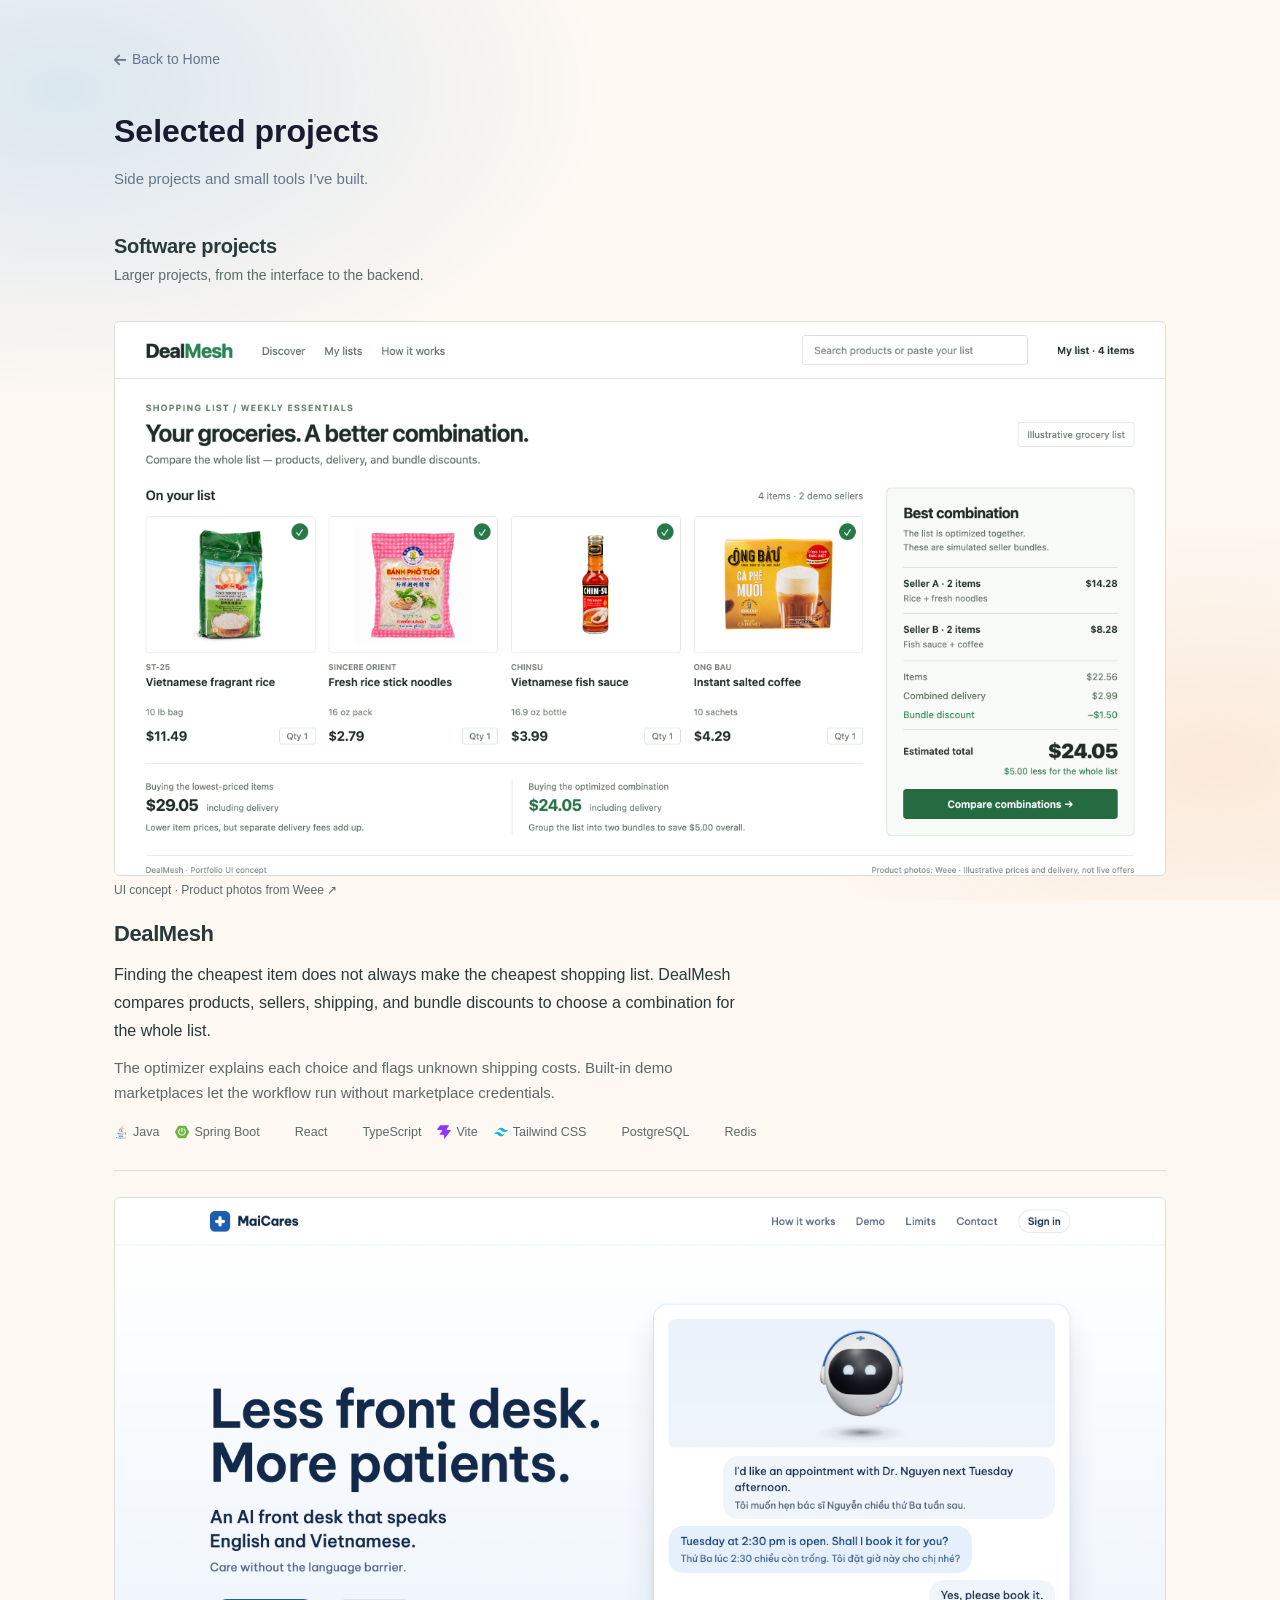
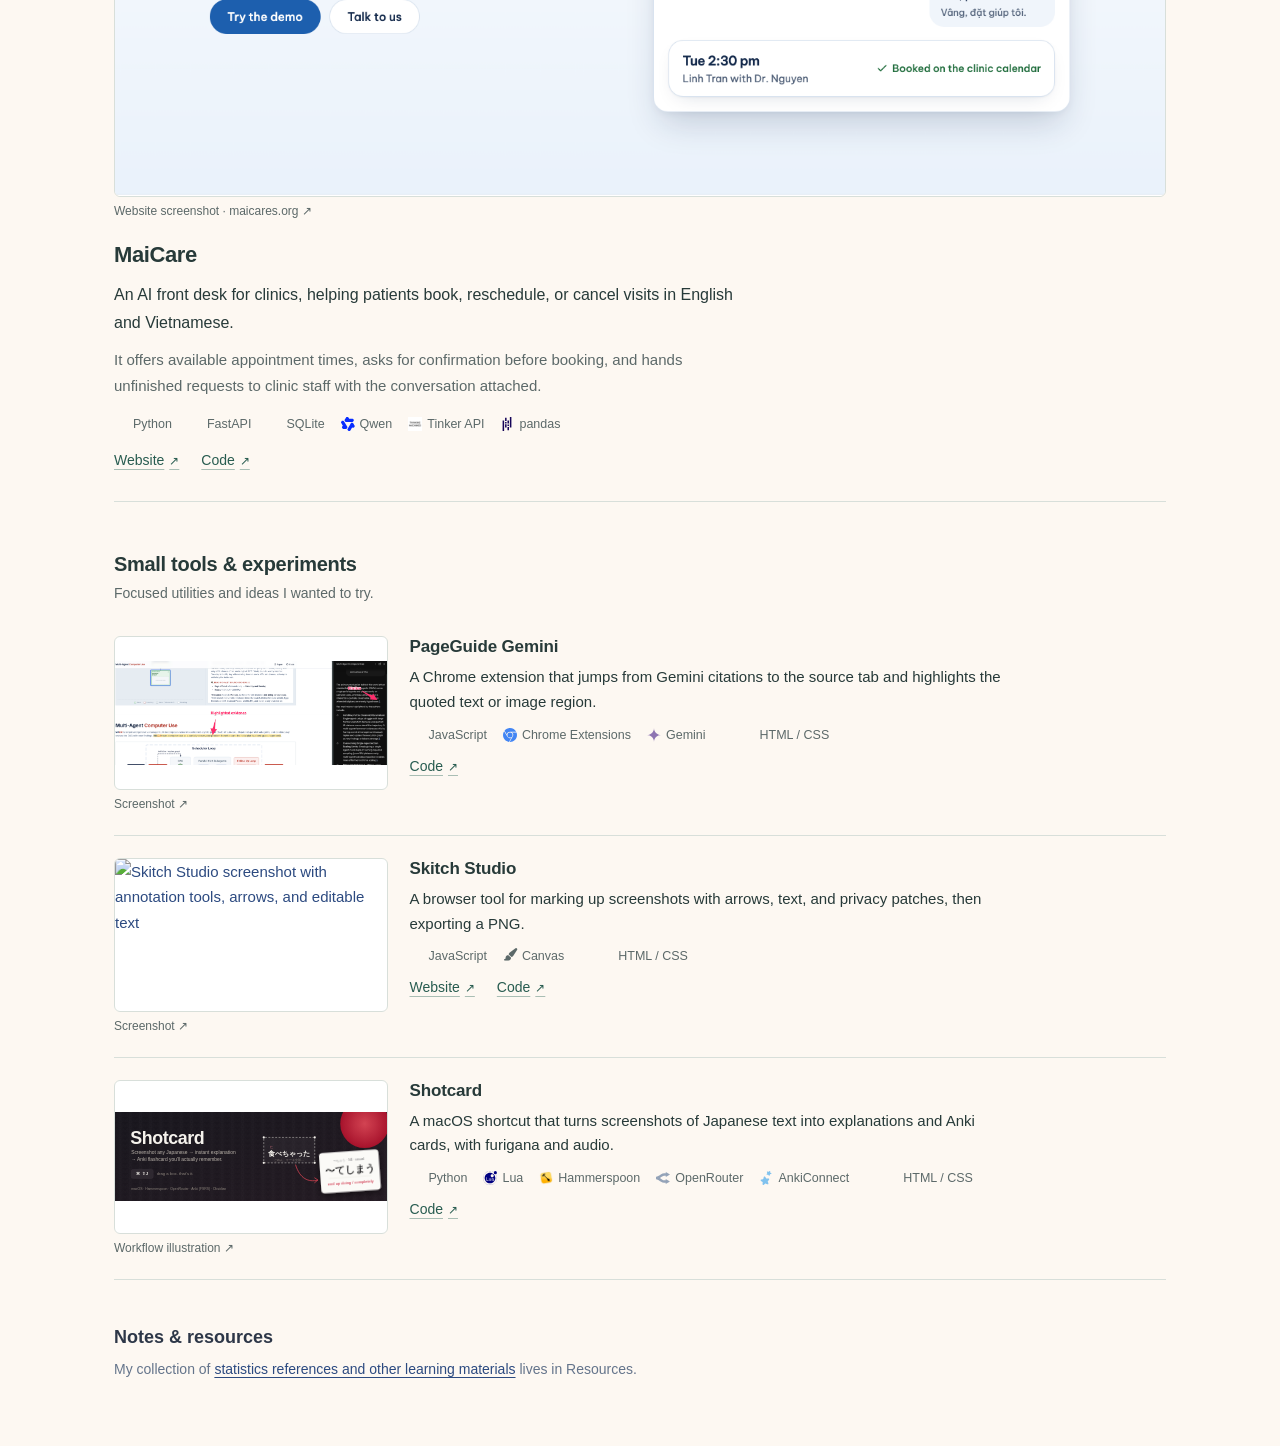
==== commit 53128969: "Redesign academic side projects and refresh DealMesh and MaiCare teasers" ====
--- a/projects.html
+++ b/projects.html
@@ -20,71 +20,140 @@
         </nav>
 
         <header class="blog-header">
-            <h1 class="blog-page-title">Projects 🚀</h1>
-            <p class="blog-page-subtitle">Open-source tools, research code, and things I've built.</p>
+            <h1 class="blog-page-title">Selected projects</h1>
+            <p class="blog-page-subtitle">Side projects and small tools I’ve built.</p>
         </header>
 
-        <!-- Projects grid — rendered from data/projects.json -->
-        <div id="projects-grid" class="projects-grid"></div>
+        <div class="project-collection">
+<!-- PROJECTS:START -->
+<!-- Generated from data/projects.json by scripts/render_projects.py -->
+<section class="project-group project-group--software">
+<header class="project-group-heading"><h2>Software projects</h2><p>Larger projects, from the interface to the backend.</p></header>
+<div class="project-group-entries">
+<article class="project-entry" data-project="dealmesh">
+<figure class="project-teaser">
+<a href="assets/projects/dealmesh-groceries.png" target="_blank" rel="noopener" aria-label="View DealMesh teaser at full size">
+<img src="assets/projects/dealmesh-groceries.png" alt="DealMesh grocery-list interface with real rice, noodle, fish sauce, and coffee photos, alongside a simulated seller-bundle comparison" width="2880" height="1516" loading="lazy">
+</a>
+<figcaption>UI concept · Product photos from Weee <span aria-hidden="true">↗</span></figcaption>
+</figure>
+<div class="project-entry-body"><div class="project-entry-heading">
+<h3>DealMesh</h3>
+</div><p class="project-entry-description">Finding the cheapest item does not always make the cheapest shopping list. DealMesh compares products, sellers, shipping, and bundle discounts to choose a combination for the whole list.</p>
+<p class="project-entry-detail">The optimizer explains each choice and flags unknown shipping costs. Built-in demo marketplaces let the workflow run without marketplace credentials.</p>
+<div class="project-stack" aria-label="Technology stack">
+<span class="project-tag">Java</span>
+<span class="project-tag">Spring Boot</span>
+<span class="project-tag">React</span>
+<span class="project-tag">TypeScript</span>
+<span class="project-tag">Vite</span>
+<span class="project-tag">Tailwind CSS</span>
+<span class="project-tag">PostgreSQL</span>
+<span class="project-tag">Redis</span>
+</div>
+</div></article>
+<article class="project-entry" data-project="maicare">
+<figure class="project-teaser">
+<a href="assets/projects/maicare-site.png" target="_blank" rel="noopener" aria-label="View MaiCare teaser at full size">
+<img src="assets/projects/maicare-site.png" alt="MaiCare website showing an English and Vietnamese appointment conversation and confirmed clinic booking" width="2880" height="1640" loading="lazy">
+</a>
+<figcaption>Website screenshot · maicares.org <span aria-hidden="true">↗</span></figcaption>
+</figure>
+<div class="project-entry-body"><div class="project-entry-heading">
+<h3>MaiCare</h3>
+</div><p class="project-entry-description">An AI front desk for clinics, helping patients book, reschedule, or cancel visits in English and Vietnamese.</p>
+<p class="project-entry-detail">It offers available appointment times, asks for confirmation before booking, and hands unfinished requests to clinic staff with the conversation attached.</p>
+<div class="project-stack" aria-label="Technology stack">
+<span class="project-tag">Python</span>
+<span class="project-tag">FastAPI</span>
+<span class="project-tag">SQLite</span>
+<span class="project-tag">Qwen</span>
+<span class="project-tag">Tinker API</span>
+<span class="project-tag">pandas</span>
+</div>
+<div class="project-entry-links">
+<a href="https://maicares.org/" target="_blank" rel="noopener">Website<span class="project-link-arrow" aria-hidden="true">↗</span></a>
+<a href="https://github.com/tinxai/phongkham-ai" target="_blank" rel="noopener">Code<span class="project-link-arrow" aria-hidden="true">↗</span></a>
+</div>
+</div></article>
+</div></section>
+<section class="project-group project-group--tools">
+<header class="project-group-heading"><h2>Small tools &amp; experiments</h2><p>Focused utilities and ideas I wanted to try.</p></header>
+<div class="project-group-entries">
+<article class="project-entry project-entry--compact" data-project="pageguide-gemini">
+<figure class="project-teaser">
+<a href="assets/projects/pageguide-gemini.png" target="_blank" rel="noopener" aria-label="View PageGuide Gemini teaser at full size">
+<img src="assets/projects/pageguide-gemini.png" alt="PageGuide Gemini connecting a citation to highlighted evidence in a source page" width="1786" height="683" loading="lazy">
+</a>
+<figcaption>Screenshot <span aria-hidden="true">↗</span></figcaption>
+</figure>
+<div class="project-entry-body"><div class="project-entry-heading">
+<h3>PageGuide Gemini</h3>
+</div><p class="project-entry-description">A Chrome extension that jumps from Gemini citations to the source tab and highlights the quoted text or image region.</p>
+<div class="project-stack" aria-label="Technology stack">
+<span class="project-tag">JavaScript</span>
+<span class="project-tag">Chrome Extensions</span>
+<span class="project-tag">Gemini</span>
+<span class="project-tag">HTML / CSS</span>
+</div>
+<div class="project-entry-links">
+<a href="https://github.com/tinxai/pageguide-gemini" target="_blank" rel="noopener">Code<span class="project-link-arrow" aria-hidden="true">↗</span></a>
+</div>
+</div></article>
+<article class="project-entry project-entry--compact" data-project="skitch2">
+<figure class="project-teaser">
+<a href="assets/projects/skitch2.png" target="_blank" rel="noopener" aria-label="View Skitch Studio teaser at full size">
+<img src="assets/projects/skitch2.png" alt="Skitch Studio screenshot with annotation tools, arrows, and editable text" width="1436" height="690" loading="lazy">
+</a>
+<figcaption>Screenshot <span aria-hidden="true">↗</span></figcaption>
+</figure>
+<div class="project-entry-body"><div class="project-entry-heading">
+<h3>Skitch Studio</h3>
+</div><p class="project-entry-description">A browser tool for marking up screenshots with arrows, text, and privacy patches, then exporting a PNG.</p>
+<div class="project-stack" aria-label="Technology stack">
+<span class="project-tag">JavaScript</span>
+<span class="project-tag">Canvas</span>
+<span class="project-tag">HTML / CSS</span>
+</div>
+<div class="project-entry-links">
+<a href="https://skitch-studio.tin-kevin.chatgpt.site" target="_blank" rel="noopener">Website<span class="project-link-arrow" aria-hidden="true">↗</span></a>
+<a href="https://github.com/tinxai/skitch2" target="_blank" rel="noopener">Code<span class="project-link-arrow" aria-hidden="true">↗</span></a>
+</div>
+</div></article>
+<article class="project-entry project-entry--compact" data-project="shotcard">
+<figure class="project-teaser">
+<a href="assets/projects/shotcard.svg" target="_blank" rel="noopener" aria-label="View Shotcard teaser at full size">
+<img src="assets/projects/shotcard.svg" alt="Shotcard screenshot-to-flashcard workflow illustration" width="1280" height="420" loading="lazy">
+</a>
+<figcaption>Workflow illustration <span aria-hidden="true">↗</span></figcaption>
+</figure>
+<div class="project-entry-body"><div class="project-entry-heading">
+<h3>Shotcard</h3>
+</div><p class="project-entry-description">A macOS shortcut that turns screenshots of Japanese text into explanations and Anki cards, with furigana and audio.</p>
+<div class="project-stack" aria-label="Technology stack">
+<span class="project-tag">Python</span>
+<span class="project-tag">Lua</span>
+<span class="project-tag">Hammerspoon</span>
+<span class="project-tag">OpenRouter</span>
+<span class="project-tag">AnkiConnect</span>
+<span class="project-tag">HTML / CSS</span>
+</div>
+<div class="project-entry-links">
+<a href="https://github.com/tinxai/shotcard" target="_blank" rel="noopener">Code<span class="project-link-arrow" aria-hidden="true">↗</span></a>
+</div>
+</div></article>
+</div></section>
+<!-- PROJECTS:END -->
+</div>
+        <aside class="projects-resources">
+            <h2>Notes &amp; resources</h2>
+            <p>My collection of <a href="index.html?panel=resources">statistics references and other learning materials</a> lives in Resources.</p>
+        </aside>
 
     </div>
 
     <script src="project-icons.js"></script>
     <script src="script.js"></script>
-    <script>
-        const linkIcons = {
-            github: '<i class="fab fa-github"></i>',
-            website: '<i class="fas fa-globe"></i>',
-            paper: '<i class="fas fa-file-alt"></i>',
-            demo: '<i class="fas fa-play-circle"></i>',
-            video: '<i class="fab fa-youtube"></i>',
-            slides: '<i class="fas fa-presentation"></i>'
-        };
-
-        const linkLabels = {
-            github: 'Code',
-            website: 'Website',
-            paper: 'Paper',
-            demo: 'Demo',
-            video: 'Video',
-            slides: 'Slides'
-        };
-
-        fetch('data/projects.json')
-            .then(res => res.json())
-            .then(projects => {
-                const grid = document.getElementById('projects-grid');
-                grid.innerHTML = projects.map(p => {
-                    const tags = p.tags.map(t => `<span class="project-tag">${t}</span>`).join('');
-                    const stack = (p.techStack || []).map(t => `<span class="project-tag">${t}</span>`).join('');
-                    const links = Object.entries(p.links || {}).map(([type, url]) =>
-                        `<a href="${url}" class="project-link" target="_blank" rel="noopener">
-                            ${linkIcons[type] || '<i class="fas fa-link"></i>'}
-                            ${linkLabels[type] || type}
-                        </a>`
-                    ).join('');
-                    const materials = (p.materials || []).map(m =>
-                        `<a href="${m.url}" class="project-link" target="_blank" rel="noopener">
-                            <i class="fas fa-book"></i>
-                            ${m.label}
-                        </a>`
-                    ).join('');
-                    return `
-                        <div class="project-card">
-                            ${p.banner ? `<img class="project-banner" src="${p.banner}" alt="${p.bannerAlt || p.title}" loading="lazy">` : p.icon ? `<div class="project-icon" aria-hidden="true">${p.icon}</div>` : ''}
-                            <div class="project-content">
-                                <h2 class="project-title">${p.title}</h2>
-                                <p class="project-desc">${p.description}</p>
-                                <div class="project-tags">${tags}</div>
-                                ${stack ? `<p class="project-stack-label">Tech stack</p><div class="project-tags">${stack}</div>` : ''}
-                                <div class="project-links">${links}${materials}</div>
-                            </div>
-                        </div>`;
-                }).join('');
-                addProjectStackIcons(grid);
-            })
-            .catch(err => console.error('Failed to load projects:', err));
-    </script>
-</body>
+  </body>
 
 </html>
--- a/stylesheet.css
+++ b/stylesheet.css
@@ -740,58 +740,85 @@
   background: var(--resume-warm);
 }
 
-/* ---------- Timeline (Education) ---------- */
+/* ---------- Education ---------- */
+.page-view[data-page="education"] {
+  font-family: var(--font-main);
+}
+
+.page-view[data-page="education"] .section-title {
+  color: var(--color-heading);
+}
+
+.page-view[data-page="education"] .section-title::after {
+  display: none;
+}
+
 .timeline {
   max-width: 760px;
 }
 
 .timeline-item {
   display: grid;
-  grid-template-columns: 14px 1fr;
-  gap: 18px;
-}
-
-.timeline-rail {
-  display: flex;
-  flex-direction: column;
-  align-items: center;
-  padding-top: 8px;
-}
-
-.timeline-dot {
-  width: 12px;
-  height: 12px;
-  border-radius: 50%;
-  background: var(--resume-accent);
-  border: 3px solid var(--resume-soft);
-  box-shadow: 0 0 0 1px rgba(47, 125, 109, 0.22);
-  flex-shrink: 0;
-}
-
-.timeline-line {
-  width: 2px;
-  flex: 1;
-  min-height: 28px;
-  background: #d9e5df;
-  margin-top: 6px;
+  grid-template-columns: 64px minmax(0, 1fr);
+  gap: 22px;
+  padding: 24px 0;
+}
+
+.timeline-item + .timeline-item {
+  border-top: 1px solid var(--color-border);
+}
+
+.timeline-item:first-child {
+  padding-top: 4px;
+}
+
+.education-logo,
+.experience-logo {
+  width: 64px;
+  height: 64px;
+  object-fit: contain;
+  margin-top: 2px;
 }
 
 .timeline-info {
-  padding-bottom: 24px;
+  min-width: 0;
+}
+
+.education-heading,
+.experience-heading {
+  display: flex;
+  align-items: baseline;
+  justify-content: space-between;
+  flex-wrap: wrap;
+  gap: 4px 16px;
+}
+
+.education-dates,
+.entry-dates {
+  color: var(--color-text-muted);
+  font-size: 13px;
+  white-space: nowrap;
 }
 
 .timeline-org {
   font-size: 17px;
   font-weight: 700;
-  color: var(--resume-ink);
+  color: var(--color-heading);
   line-height: 1.28;
+  text-decoration: none;
+}
+
+.timeline-org:hover,
+.timeline-org:focus-visible {
+  text-decoration: underline;
+  text-underline-offset: 3px;
 }
 
 .timeline-role {
   font-size: 14.5px;
   font-style: normal;
-  font-weight: 600;
-  color: var(--resume-accent-deep);
+  font-weight: 500;
+  color: var(--color-text);
   margin-top: 4px;
   line-height: 1.38;
 }
@@ -799,8 +826,8 @@
 .timeline-meta {
   font-size: 13px;
   font-style: normal;
-  font-weight: 600;
-  color: var(--resume-warm);
+  font-weight: 400;
+  color: var(--color-text-muted);
   margin-top: 4px;
 }
 
@@ -813,18 +840,37 @@
 
 .timeline-advisor {
   font-size: 13px;
-  color: #7c6154;
+  color: var(--color-text-muted);
 }
 
 .timeline-advisor a {
   color: inherit;
-  border-bottom: 1px solid rgba(124, 97, 84, 0.35);
+  border-bottom: 1px solid var(--color-border);
 }
 
 .timeline-advisor a:hover,
 .timeline-advisor a:focus {
-  color: var(--resume-warm);
+  color: var(--color-accent);
   border-bottom-color: currentColor;
+}
+
+@media (max-width: 600px) {
+  .timeline-item {
+    grid-template-columns: 44px minmax(0, 1fr);
+    gap: 14px;
+  }
+
+  .education-logo,
+  .experience-logo {
+    width: 44px;
+    height: 44px;
+  }
+
+  .education-heading,
+  .experience-heading {
+    flex-direction: column;
+    align-items: flex-start;
+  }
 }
 
 /* ---------- Entry list (Experience / Honors & Awards) ---------- */
@@ -911,6 +957,155 @@
   border: 1px solid #e5c7b2;
 }
 
+/* ---------- Honors & Awards timeline ---------- */
+.page-view[data-page="honors"] {
+  font-family: var(--font-main);
+}
+
+.page-view[data-page="honors"] .section-title {
+  color: var(--color-heading);
+}
+
+.page-view[data-page="honors"] .section-title::after {
+  display: none;
+}
+
+.awards-timeline {
+  max-width: 760px;
+}
+
+.award-year-group {
+  display: grid;
+  grid-template-columns: 72px minmax(0, 1fr);
+  gap: 18px;
+}
+
+.award-year {
+  padding-top: 2px;
+  font-size: 22px;
+  font-weight: 600;
+  letter-spacing: -0.5px;
+  color: var(--color-heading);
+  line-height: 1.3;
+}
+
+.award-events {
+  list-style: none;
+  margin: 0;
+  padding: 0 0 36px 28px;
+  border-left: 1px solid #cbd5e1;
+}
+
+.award-year-group:last-child .award-events {
+  padding-bottom: 0;
+}
+
+.award-event {
+  position: relative;
+  padding: 0 0 26px;
+}
+
+.award-event:last-child {
+  padding-bottom: 0;
+}
+
+.award-event::before {
+  content: "";
+  position: absolute;
+  left: -33px;
+  top: 6px;
+  width: 9px;
+  height: 9px;
+  border-radius: 50%;
+  background: var(--color-accent);
+  box-shadow: 0 0 0 5px var(--color-bg);
+}
+
+.award-event--featured::before {
+  background: #ba7428;
+}
+
+.award-event-meta {
+  display: flex;
+  flex-wrap: wrap;
+  gap: 4px 12px;
+  align-items: baseline;
+  margin-bottom: 6px;
+  color: var(--color-text-muted);
+  font-size: 12px;
+}
+
+.award-kind {
+  color: var(--color-accent);
+  font-weight: 600;
+}
+
+.award-event-heading {
+  display: flex;
+  flex-wrap: wrap;
+  align-items: baseline;
+  gap: 6px 12px;
+}
+
+.award-title {
+  font-size: 17px;
+  line-height: 1.4;
+  font-weight: 600;
+  color: var(--color-heading);
+}
+
+.award-value {
+  padding: 2px 8px;
+  border: 1px solid #e8cfaa;
+  border-radius: 4px;
+  background: #fbf1df;
+  font-size: 12px;
+  line-height: 1.5;
+  font-weight: 600;
+  color: #80541e;
+  white-space: nowrap;
+}
+
+.award-description {
+  margin-top: 7px;
+  font-size: 13.5px;
+  line-height: 1.65;
+  color: var(--color-text-muted);
+  overflow-wrap: anywhere;
+}
+
+.awards-timeline .award-photo-link {
+  margin-top: 16px;
+  max-width: 440px;
+}
+
+.awards-timeline .award-photo {
+  border-color: var(--color-border);
+}
+
+@media (max-width: 600px) {
+  .award-year-group {
+    grid-template-columns: 48px minmax(0, 1fr);
+    gap: 12px;
+  }
+
+  .award-year {
+    font-size: 18px;
+  }
+
+  .award-events {
+    padding-left: 20px;
+  }
+
+  .award-event::before {
+    left: -25px;
+  }
+
+  .award-title {
+    font-size: 16px;
+  }
+}
+
 .entry-bullets {
   margin: 6px 0 0;
   padding-left: 18px;
@@ -921,6 +1116,77 @@
 
 .entry-bullets li + li {
   margin-top: 3px;
+}
+
+.page-view[data-page="experience"] {
+  font-family: var(--font-main);
+}
+
+.page-view[data-page="experience"] .section-title {
+  color: var(--color-heading);
+}
+
+.page-view[data-page="experience"] .section-title::after {
+  display: none;
+}
+
+.page-view[data-page="experience"] .entry-list {
+  gap: 0;
+}
+
+.page-view[data-page="experience"] .entry-card {
+  display: grid;
+  grid-template-columns: 64px minmax(0, 1fr);
+  gap: 22px;
+  padding: 24px 0;
+  border: 0;
+  border-radius: 0;
+  background: none;
+  box-shadow: none;
+}
+
+.page-view[data-page="experience"] .entry-card:first-child {
+  padding-top: 4px;
+}
+
+.page-view[data-page="experience"] .entry-card + .entry-card {
+  border-top: 1px solid var(--color-border);
+}
+
+.experience-info {
+  min-width: 0;
+}
+
+.experience-logo--aioz {
+  filter: brightness(0);
+}
+
+.page-view[data-page="experience"] .entry-org {
+  color: var(--color-heading);
+  text-decoration: none;
+}
+
+.page-view[data-page="experience"] .entry-org:hover,
+.page-view[data-page="experience"] .entry-org:focus-visible {
+  text-decoration: underline;
+  text-underline-offset: 3px;
+}
+
+.page-view[data-page="experience"] .entry-role {
+  color: var(--color-text);
+  font-weight: 500;
+}
+
+.page-view[data-page="experience"] .entry-meta {
+  color: var(--color-text-muted);
+  font-weight: 400;
+}
+
+@media (max-width: 600px) {
+  .page-view[data-page="experience"] .entry-card {
+    grid-template-columns: 44px minmax(0, 1fr);
+    gap: 14px;
+  }
 }
 
 .page-view[data-page="skills"] .skill-group {
@@ -1861,130 +2127,151 @@
   opacity: 1;
 }
 
-/* ---------- Projects Page ---------- */
-.projects-grid {
-  display: flex;
-  flex-direction: column;
-  gap: 16px;
-}
-
-.project-card {
-  display: flex;
-  flex-direction: column;
-  gap: 20px;
-  padding: 24px;
-  border-radius: var(--radius-md);
-  background: var(--color-surface);
-  border: 1px solid var(--color-border);
-  transition: transform var(--transition), box-shadow var(--transition), border-color var(--transition);
-}
-
-.project-card:hover {
-  transform: translateY(-2px);
-  box-shadow: var(--shadow-md);
-  border-color: var(--color-accent);
-}
-
-.project-banner {
+/* ---------- Selected Projects — shared by both academic views ---------- */
+.projects-intro {
+  color: var(--color-text-muted);
+  font-size: 16px;
+  margin: -8px 0 36px;
+}
+
+.project-collection {
+  --project-ink: #273a39;
+  --project-muted: #5c6969;
+  --project-rule: #d8dfda;
+  color: var(--project-ink);
+}
+
+.project-group + .project-group { margin-top: 48px; }
+.project-group-heading { margin-bottom: 8px; }
+.project-group-heading h2,
+.project-group-heading h3 {
+  color: var(--project-ink);
+  font-size: 20px;
+  font-weight: 600;
+  line-height: 1.4;
+  letter-spacing: -.3px;
+}
+.project-group-heading p {
+  color: var(--project-muted);
+  font-size: 14px;
+  margin-top: 4px;
+}
+.project-entry {
+  padding: 26px 0 28px;
+  border-bottom: 1px solid var(--project-rule);
+}
+.project-entry-body { min-width: 0; }
+.project-teaser { margin: 0 0 20px; min-width: 0; }
+.project-teaser a { display: block; }
+.project-teaser img {
   display: block;
   width: 100%;
   height: auto;
-  object-fit: contain;
-  object-position: center;
-  border-radius: var(--radius-md);
-  border: 1px solid var(--color-border);
-}
-
-.project-icon {
-  flex-shrink: 0;
-  display: flex;
-  align-items: center;
-  justify-content: center;
-  width: 56px;
-  height: 56px;
-  font-size: 28px;
-  border-radius: var(--radius-md);
-  background: var(--color-bg);
-  border: 1px solid var(--color-border);
-}
-
-.project-content {
-  flex: 1;
-  min-width: 0;
-}
-
-.project-title {
-  font-size: 17px;
-  font-weight: 700;
-  color: var(--color-heading);
-  margin-bottom: 6px;
-}
-
-.project-desc {
-  font-size: 14px;
-  color: var(--color-text-muted);
-  line-height: 1.6;
-  margin-bottom: 10px;
-}
-
-.project-tags {
+  border: 1px solid var(--project-rule);
+  border-radius: 6px;
+  background: #fff;
+}
+.project-teaser figcaption {
+  margin-top: 5px;
+  color: var(--project-muted);
+  font-size: 12px;
+  line-height: 1.5;
+}
+.project-teaser a:hover + figcaption { color: var(--color-accent); }
+.project-teaser a:focus-visible { outline: 2px solid var(--color-accent); outline-offset: 5px; }
+.project-entry-heading h3,
+.project-entry-heading h4 {
+  font-size: 22px;
+  font-weight: 600;
+  line-height: 1.35;
+  letter-spacing: -.4px;
+  color: var(--project-ink);
+}
+.project-entry-note {
+  margin-top: 5px;
+  color: var(--project-muted);
+  font-size: 13px;
+}
+.project-entry-description {
+  margin-top: 12px;
+  font-size: 16px;
+  line-height: 1.75;
+  max-width: 72ch;
+}
+.project-entry-detail {
+  margin-top: 10px;
+  font-size: 15px;
+  line-height: 1.7;
+  color: var(--project-muted);
+  max-width: 72ch;
+}
+.project-stack {
   display: flex;
   flex-wrap: wrap;
-  gap: 6px;
-  margin-bottom: 10px;
-}
-
-.project-stack-label {
-  margin-bottom: 6px;
-  font-size: 12px;
-  font-weight: 600;
-  color: var(--color-text-muted);
-}
-
+  gap: 7px 16px;
+  margin-top: 16px;
+}
 .project-tag {
   display: inline-flex;
   align-items: center;
   gap: 5px;
-  padding: 2px 10px;
-  border-radius: var(--radius-full);
-  font-size: 11.5px;
-  font-weight: 500;
-  background: rgba(44, 74, 128, 0.08);
-  color: var(--color-accent);
-}
-
+  color: var(--project-muted);
+  font-size: 12.5px;
+  line-height: 1.6;
+}
 .project-stack-icon {
   width: 14px;
   height: 14px;
   flex-shrink: 0;
   object-fit: contain;
 }
-
-.project-links {
+.project-entry-links {
   display: flex;
   flex-wrap: wrap;
-  gap: 8px;
-}
-
-.project-link {
-  display: inline-flex;
-  align-items: center;
-  gap: 5px;
-  padding: 4px 14px;
-  border-radius: var(--radius-full);
-  font-size: 12.5px;
+  gap: 10px 22px;
+  margin-top: 15px;
+}
+.project-entry-links a {
+  color: #285c50;
+  font-size: 14px;
   font-weight: 500;
-  background: var(--color-bg);
-  border: 1px solid var(--color-border);
-  color: var(--color-accent);
-  text-decoration: none;
-  transition: all var(--transition);
-}
-
-.project-link:hover {
-  background: var(--color-accent);
-  color: #fff;
-  border-color: var(--color-accent);
+  text-decoration: underline;
+  text-decoration-color: #a9beb4;
+  text-underline-offset: 4px;
+}
+.project-link-arrow { padding-left: 5px; font-size: 12px; }
+.project-entry-links a:hover { color: var(--color-highlight); }
+.project-entry-links a:focus-visible {
+  outline: 2px solid var(--color-accent);
+  outline-offset: 5px;
+  border-radius: 2px;
+}
+.project-entry--compact {
+  display: grid;
+  grid-template-columns: minmax(140px, 26%) minmax(0, 1fr);
+  gap: 22px;
+  padding: 22px 0;
+}
+.project-entry--compact .project-teaser { margin: 0; }
+.project-entry--compact .project-teaser img { aspect-ratio: 16 / 9; object-fit: contain; }
+.project-entry--compact .project-entry-heading h3,
+.project-entry--compact .project-entry-heading h4 { font-size: 17px; letter-spacing: -.15px; }
+.project-entry--compact .project-entry-description { font-size: 15px; margin-top: 6px; line-height: 1.65; }
+.project-entry--compact .project-stack { margin-top: 10px; }
+.project-entry--compact .project-entry-links { margin-top: 10px; }
+.projects-resources { margin-top: 42px; }
+.projects-resources h2 { font-size: 18px; font-weight: 600; }
+.projects-resources p { font-size: 14px; color: var(--color-text-muted); margin-top: 6px; }
+.projects-resources a { text-decoration: underline; text-underline-offset: 3px; }
+.projects-loading { color: var(--color-text-muted); }
+
+@media (max-width: 600px) {
+  .project-group + .project-group { margin-top: 36px; }
+  .project-entry { padding-top: 22px; padding-bottom: 22px; }
+  .project-entry-heading h3, .project-entry-heading h4 { font-size: 20px; }
+  .project-entry--compact { gap: 14px; grid-template-columns: minmax(0, 1fr); }
+  .project-entry--compact .project-teaser { max-width: 320px; width: 100%; }
+  .project-stack { gap: 7px 12px; }
 }
 
 /* ---------- Inspiration Page ---------- */
@@ -2187,11 +2474,6 @@
 
   .explore-grid {
     grid-template-columns: 1fr;
-  }
-
-  .project-card {
-    flex-direction: column;
-    gap: 12px;
   }
 
   .inspo-tabs {
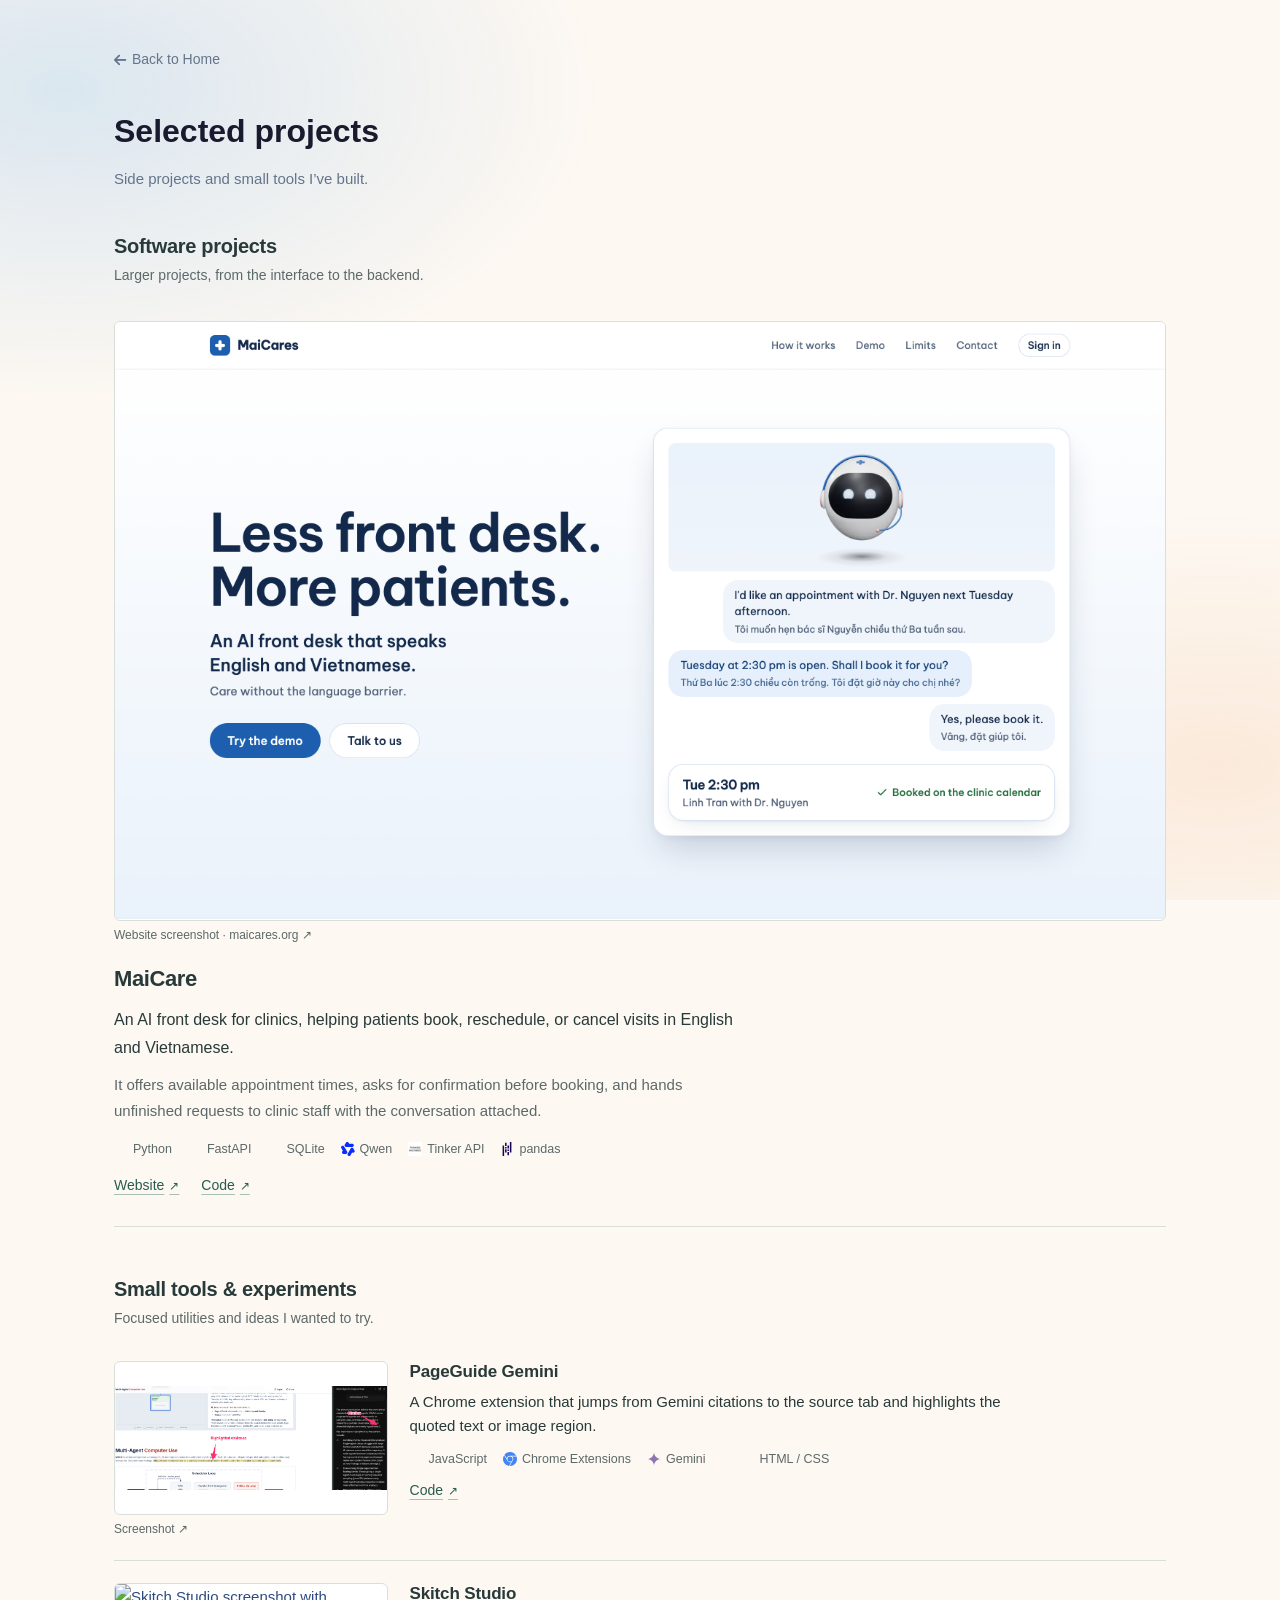
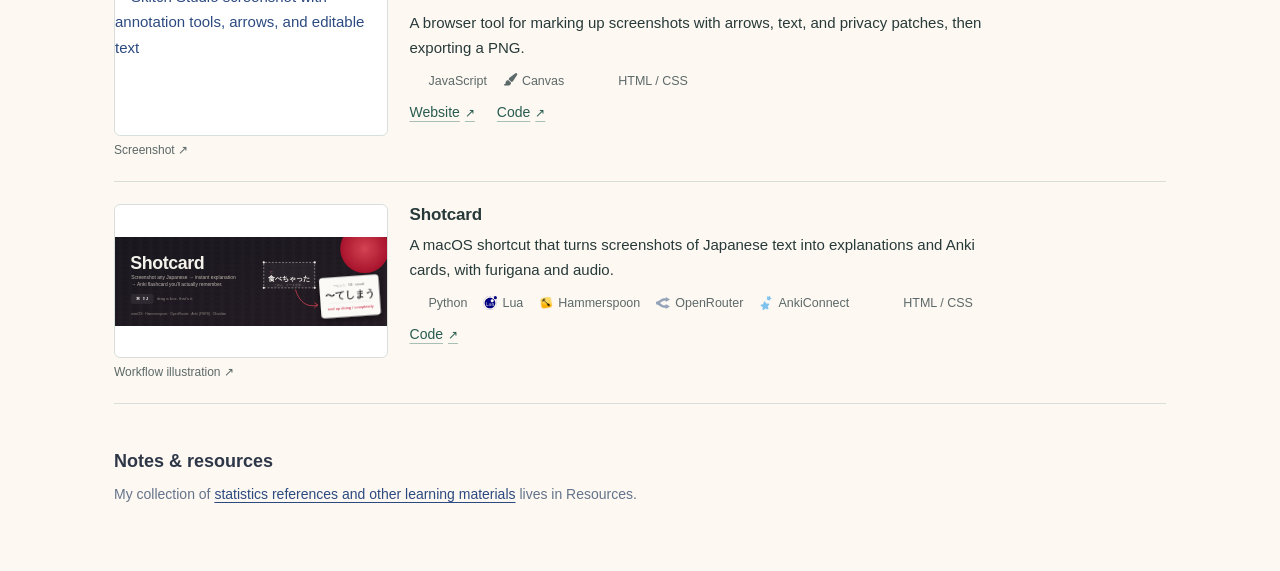
==== commit 28401518: "Remove DealMesh from academic projects" ====
--- a/projects.html
+++ b/projects.html
@@ -30,28 +30,6 @@
 <section class="project-group project-group--software">
 <header class="project-group-heading"><h2>Software projects</h2><p>Larger projects, from the interface to the backend.</p></header>
 <div class="project-group-entries">
-<article class="project-entry" data-project="dealmesh">
-<figure class="project-teaser">
-<a href="assets/projects/dealmesh-groceries.png" target="_blank" rel="noopener" aria-label="View DealMesh teaser at full size">
-<img src="assets/projects/dealmesh-groceries.png" alt="DealMesh grocery-list interface with real rice, noodle, fish sauce, and coffee photos, alongside a simulated seller-bundle comparison" width="2880" height="1516" loading="lazy">
-</a>
-<figcaption>UI concept · Product photos from Weee <span aria-hidden="true">↗</span></figcaption>
-</figure>
-<div class="project-entry-body"><div class="project-entry-heading">
-<h3>DealMesh</h3>
-</div><p class="project-entry-description">Finding the cheapest item does not always make the cheapest shopping list. DealMesh compares products, sellers, shipping, and bundle discounts to choose a combination for the whole list.</p>
-<p class="project-entry-detail">The optimizer explains each choice and flags unknown shipping costs. Built-in demo marketplaces let the workflow run without marketplace credentials.</p>
-<div class="project-stack" aria-label="Technology stack">
-<span class="project-tag">Java</span>
-<span class="project-tag">Spring Boot</span>
-<span class="project-tag">React</span>
-<span class="project-tag">TypeScript</span>
-<span class="project-tag">Vite</span>
-<span class="project-tag">Tailwind CSS</span>
-<span class="project-tag">PostgreSQL</span>
-<span class="project-tag">Redis</span>
-</div>
-</div></article>
 <article class="project-entry" data-project="maicare">
 <figure class="project-teaser">
 <a href="assets/projects/maicare-site.png" target="_blank" rel="noopener" aria-label="View MaiCare teaser at full size">
